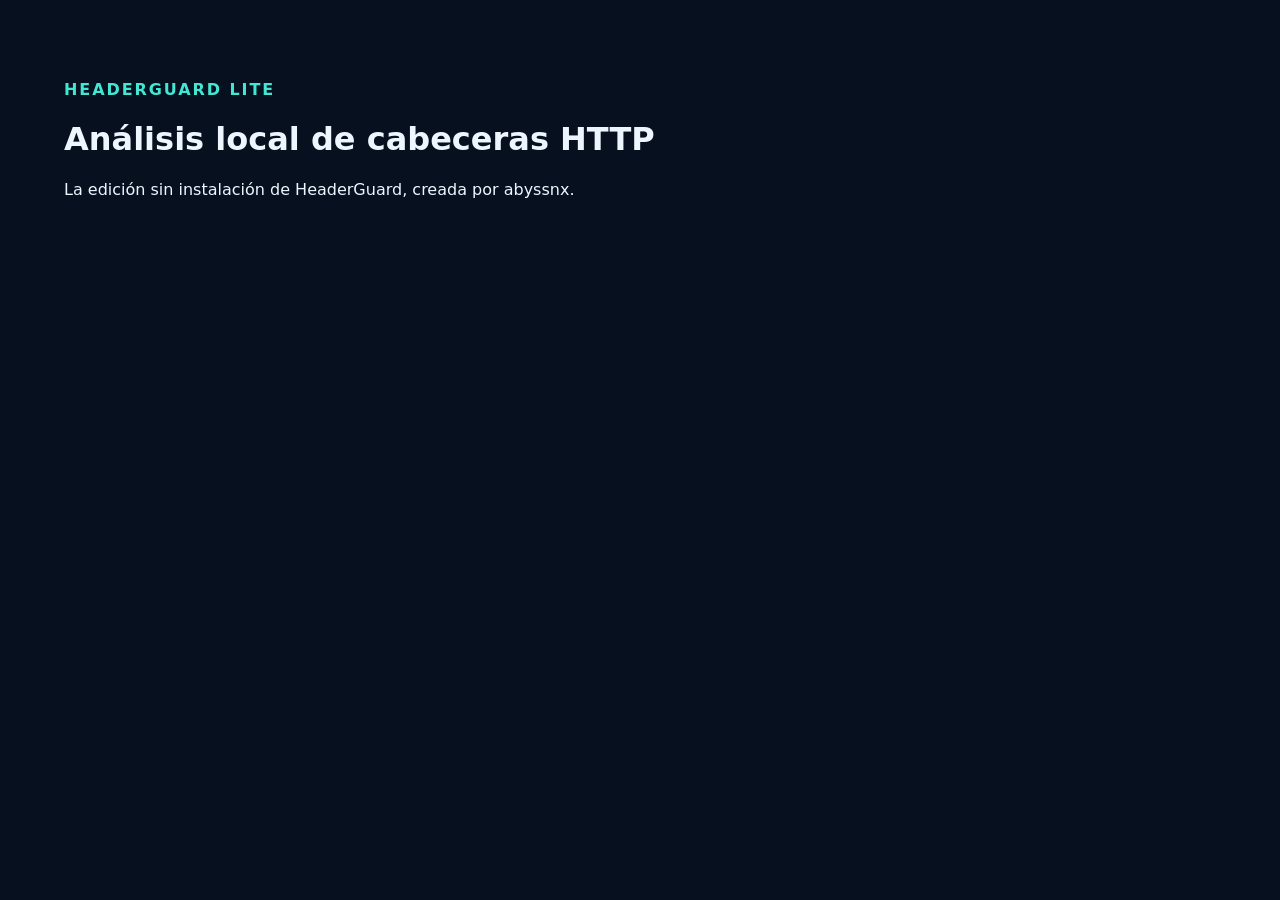
==== HeaderGuard-Lite.html @ 4dcdd1f9 "build: generate standalone HeaderGuard Lite" ====
<!doctype html>
<html lang="es" data-theme="dark">
<head>
  <meta charset="utf-8">
  <meta name="viewport" content="width=device-width, initial-scale=1">
  <meta http-equiv="Content-Security-Policy" content="default-src 'none'; script-src 'sha256-JGrYYe5sJXIMIzESNbKqLY2FafakytLZIyBo4uRr5VE='; style-src 'sha256-+zgRcenDG4NbeS1InucsdiR9UkwgRY1KtdvFmLHWPR8='; img-src data:; connect-src 'none'; base-uri 'none'; form-action 'none'">
  <meta name="color-scheme" content="dark light">
  <title>HeaderGuard Lite · abyssnx</title>
  <style>:root {
  color-scheme: dark;
  font-family: Inter, ui-sans-serif, system-ui, sans-serif;
  background: #07101f;
  color: #edf6ff;
}

body {
  margin: 0;
}

main {
  width: min(72rem, calc(100% - 2rem));
  margin: 0 auto;
  padding: 4rem 0;
}

.brand {
  color: #43e6d2;
  font-weight: 800;
  letter-spacing: .12em;
  text-transform: uppercase;
}
</style>
</head>
<body>
  <main>
    <p class="brand">HeaderGuard Lite</p>
    <h1>Análisis local de cabeceras HTTP</h1>
    <p>La edición sin instalación de HeaderGuard, creada por abyssnx.</p>
  </main>
  <script>(() => {
  "use strict";

  const RULES = [{"name":"strict-transport-security","purpose":"Obliga al navegador a usar HTTPS y reduce ataques de downgrade.","recommendation":"max-age=31536000; includeSubDomains (añade preload solo tras comprobar requisitos).","reference":"https://developer.mozilla.org/en-US/docs/Web/HTTP/Reference/Headers/Strict-Transport-Security","weight":20},{"name":"content-security-policy","purpose":"Limita los orígenes desde los que se puede cargar contenido y mitiga XSS.","recommendation":"Empieza con default-src 'self' y ajusta cada directiva a los recursos necesarios.","reference":"https://developer.mozilla.org/en-US/docs/Web/HTTP/Reference/Headers/Content-Security-Policy","weight":25},{"name":"x-content-type-options","purpose":"Evita que el navegador adivine tipos MIME.","recommendation":"nosniff","reference":"https://developer.mozilla.org/en-US/docs/Web/HTTP/Reference/Headers/X-Content-Type-Options","weight":10},{"name":"x-frame-options","purpose":"Reduce el riesgo de clickjacking en navegadores antiguos.","recommendation":"DENY o SAMEORIGIN; prioriza también frame-ancestors en CSP.","reference":"https://developer.mozilla.org/en-US/docs/Web/HTTP/Reference/Headers/X-Frame-Options","weight":10},{"name":"referrer-policy","purpose":"Controla cuánta información de navegación se envía a otros sitios.","recommendation":"strict-origin-when-cross-origin","reference":"https://developer.mozilla.org/en-US/docs/Web/HTTP/Reference/Headers/Referrer-Policy","weight":10},{"name":"permissions-policy","purpose":"Restringe APIs sensibles del navegador, como cámara o geolocalización.","recommendation":"Desactiva lo que no uses, por ejemplo: camera=(), microphone=(), geolocation=().","reference":"https://developer.mozilla.org/en-US/docs/Web/HTTP/Reference/Headers/Permissions-Policy","weight":10},{"name":"cross-origin-opener-policy","purpose":"Aísla el contexto de navegación frente a ventanas de otros orígenes.","recommendation":"same-origin (comprueba antes integraciones con ventanas externas).","reference":"https://developer.mozilla.org/en-US/docs/Web/HTTP/Reference/Headers/Cross-Origin-Opener-Policy","weight":5},{"name":"cross-origin-resource-policy","purpose":"Limita qué otros orígenes pueden cargar los recursos de la respuesta.","recommendation":"same-origin o same-site según el caso de uso.","reference":"https://developer.mozilla.org/en-US/docs/Web/HTTP/Reference/Headers/Cross-Origin-Resource-Policy","weight":5},{"name":"cross-origin-embedder-policy","purpose":"Exige recursos compatibles con aislamiento de origen cruzado.","recommendation":"require-corp solo si todos los recursos externos son compatibles.","reference":"https://developer.mozilla.org/en-US/docs/Web/HTTP/Reference/Headers/Cross-Origin-Embedder-Policy","weight":5}];

  globalThis.HeaderGuardLite = Object.freeze({ rules: RULES });
})();
</script>
</body>
</html>
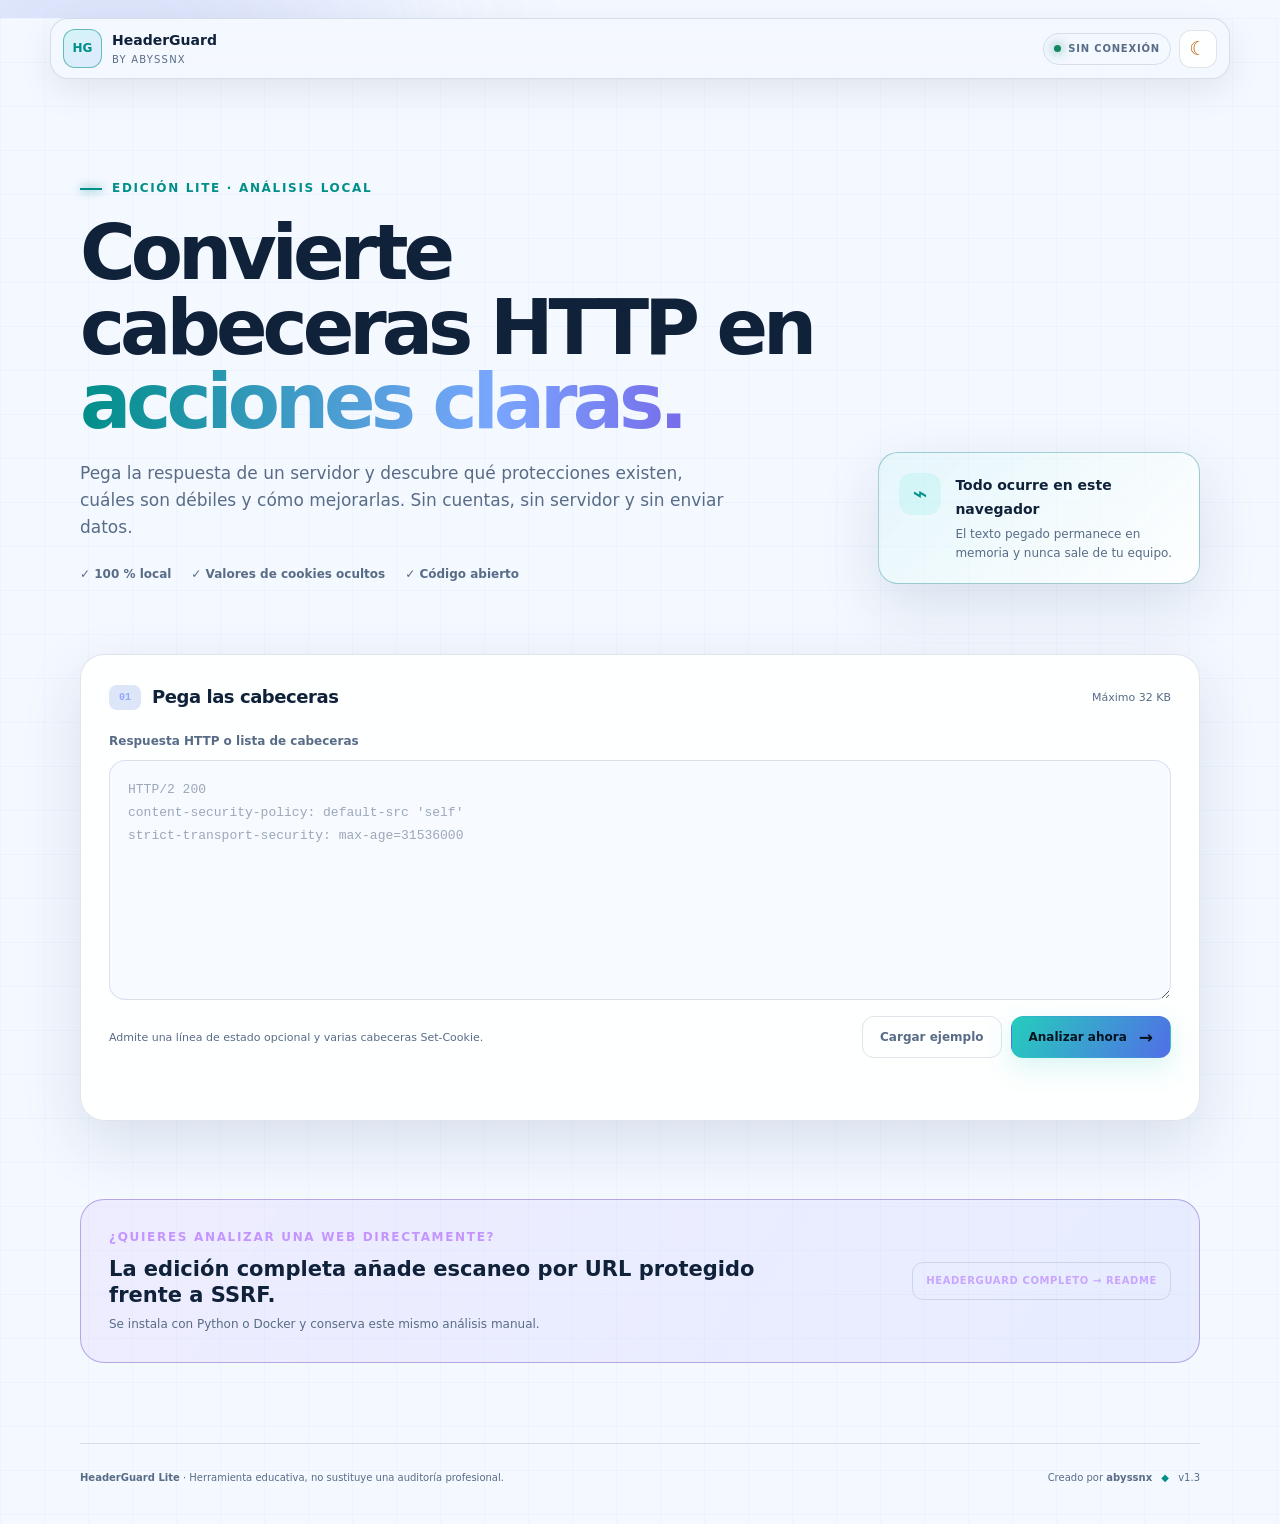
==== commit 5c67fe38: "feat: create responsive HeaderGuard Lite interface" ====
--- a/HeaderGuard-Lite.html
+++ b/HeaderGuard-Lite.html
@@ -3,46 +3,649 @@
 <head>
   <meta charset="utf-8">
   <meta name="viewport" content="width=device-width, initial-scale=1">
-  <meta http-equiv="Content-Security-Policy" content="default-src 'none'; script-src 'sha256-JGrYYe5sJXIMIzESNbKqLY2FafakytLZIyBo4uRr5VE='; style-src 'sha256-+zgRcenDG4NbeS1InucsdiR9UkwgRY1KtdvFmLHWPR8='; img-src data:; connect-src 'none'; base-uri 'none'; form-action 'none'">
+  <meta http-equiv="Content-Security-Policy" content="default-src 'none'; script-src 'sha256-uJm9RUC7LQF7hHmX70foahqxQIVZykuCECUyLXeb2vs='; style-src 'sha256-d/epuiL9SIcPVyDHCEA99ccSHGePX8Z2/Zpak9KOTqY='; img-src data:; connect-src 'none'; base-uri 'none'; form-action 'none'">
   <meta name="color-scheme" content="dark light">
-  <title>HeaderGuard Lite · abyssnx</title>
+  <meta name="description" content="Analiza cabeceras HTTP de seguridad localmente, sin instalar nada ni enviar datos.">
+  <title>HeaderGuard Lite · analizador local de cabeceras HTTP</title>
   <style>:root {
   color-scheme: dark;
-  font-family: Inter, ui-sans-serif, system-ui, sans-serif;
-  background: #07101f;
-  color: #edf6ff;
+  --bg: #07101f; --panel: rgba(13, 27, 48, .84); --panel-solid: #0e1c31;
+  --text: #f0f7ff; --muted: #91a4bf; --line: rgba(154, 181, 215, .16);
+  --cyan: #40e7d0; --blue: #5f83ff; --violet: #a86cff;
+  --green: #60e6ad; --amber: #ffc56b; --red: #ff718d;
+  --shadow: 0 26px 70px rgba(0, 0, 0, .28);
+  font-family: Inter, ui-sans-serif, system-ui, -apple-system, BlinkMacSystemFont, "Segoe UI", sans-serif;
+  background: var(--bg); color: var(--text);
 }
-
+:root[data-theme="light"] {
+  color-scheme: light;
+  --bg: #f4f8ff; --panel: rgba(255, 255, 255, .9); --panel-solid: #fff;
+  --text: #10213a; --muted: #586c87; --line: rgba(35, 65, 105, .14);
+  --cyan: #008f89; --blue: #315bd9; --violet: #7640d8;
+  --green: #128761; --amber: #b66400; --red: #c6375b;
+  --shadow: 0 22px 60px rgba(31, 66, 112, .13);
+}
+* { box-sizing: border-box; }
+html { scroll-behavior: smooth; }
 body {
-  margin: 0;
+  min-width: 300px; margin: 0; overflow-x: hidden;
+  background: linear-gradient(rgba(93,131,255,.04) 1px, transparent 1px), linear-gradient(90deg, rgba(93,131,255,.04) 1px, transparent 1px), var(--bg);
+  background-size: 44px 44px; color: var(--text); font-size: 15px; line-height: 1.6;
 }
-
-main {
-  width: min(72rem, calc(100% - 2rem));
-  margin: 0 auto;
-  padding: 4rem 0;
+button, textarea { font: inherit; }
+button { color: inherit; }
+a { color: inherit; }
+.hidden { display: none !important; }
+:focus-visible { outline: 3px solid color-mix(in srgb, var(--cyan) 80%, white); outline-offset: 3px; }
+.ambient { position: fixed; z-index: -1; width: 34rem; height: 34rem; border-radius: 50%; filter: blur(110px); opacity: .13; pointer-events: none; }
+.ambient-one { top: -12rem; left: -10rem; background: var(--blue); }
+.ambient-two { top: 24rem; right: -16rem; background: var(--cyan); }
+.topbar {
+  position: sticky; top: 0; z-index: 20; display: flex; align-items: center; justify-content: space-between;
+  width: min(1180px, calc(100% - 36px)); margin: 18px auto 0; padding: 10px 12px;
+  border: 1px solid var(--line); border-radius: 18px; background: color-mix(in srgb, var(--bg) 76%, transparent);
+  box-shadow: 0 12px 35px rgba(0,0,0,.08); backdrop-filter: blur(18px);
 }
-
-.brand {
-  color: #43e6d2;
-  font-weight: 800;
-  letter-spacing: .12em;
-  text-transform: uppercase;
+.logo { display: inline-flex; gap: 10px; align-items: center; text-decoration: none; }
+.logo-mark { display: grid; place-items: center; width: 39px; height: 39px; border: 1px solid color-mix(in srgb,var(--cyan) 55%,transparent); border-radius: 12px; background: linear-gradient(145deg,rgba(64,231,208,.18),rgba(95,131,255,.13)); color: var(--cyan); font-size: 12px; font-weight: 900; }
+.logo strong { display: block; font-size: 14px; }
+.logo small { display: block; color: var(--muted); font-size: 10px; letter-spacing: .12em; text-transform: uppercase; }
+.top-actions { display: flex; align-items: center; gap: 8px; }
+.local-pill, .local-result { display: inline-flex; align-items: center; gap: 7px; padding: 7px 10px; border: 1px solid var(--line); border-radius: 999px; color: var(--muted); font-size: 10px; font-weight: 800; text-transform: uppercase; letter-spacing: .08em; }
+.local-pill span { width: 7px; height: 7px; border-radius: 50%; background: var(--green); box-shadow: 0 0 12px var(--green); }
+.icon-button { width: 38px; height: 38px; border: 1px solid var(--line); border-radius: 12px; background: var(--panel); cursor: pointer; }
+.theme-icon { color: var(--amber); font-size: 19px; }
+main { width: min(1120px, calc(100% - 36px)); margin: 0 auto; }
+.hero { display: grid; grid-template-columns: minmax(0,1.4fr) minmax(270px,.6fr); gap: 48px; align-items: end; padding: 100px 0 58px; }
+.eyebrow, .upgrade-kicker { display: flex; align-items: center; gap: 10px; margin: 0 0 18px; color: var(--cyan); font-size: 12px; font-weight: 800; letter-spacing: .14em; text-transform: uppercase; }
+.eyebrow span { width: 22px; height: 2px; background: var(--cyan); box-shadow: 0 0 10px var(--cyan); }
+h1, h2, h3, p { margin-top: 0; }
+h1 { max-width: 760px; margin-bottom: 20px; font-size: clamp(42px,6.4vw,76px); line-height: .98; letter-spacing: -.065em; }
+h1 em { display: block; color: transparent; font-style: normal; background: linear-gradient(90deg,var(--cyan),#79a6ff 55%,var(--violet)); background-clip: text; }
+.hero-lead { max-width: 660px; margin-bottom: 24px; color: var(--muted); font-size: 17px; }
+.trust-row { display: flex; flex-wrap: wrap; gap: 10px 20px; color: var(--muted); font-size: 12px; font-weight: 650; }
+.privacy-card { display: flex; gap: 14px; padding: 20px; border: 1px solid color-mix(in srgb,var(--cyan) 24%,var(--line)); border-radius: 20px; background: linear-gradient(135deg,rgba(64,231,208,.08),var(--panel)); box-shadow: var(--shadow); }
+.privacy-icon { display: grid; place-items: center; flex: 0 0 42px; height: 42px; border-radius: 13px; background: rgba(64,231,208,.13); color: var(--cyan); font-size: 25px; }
+.privacy-card strong { font-size: 14px; }
+.privacy-card p { margin: 4px 0 0; color: var(--muted); font-size: 12px; }
+.workspace { padding: 12px 0 50px; }
+.panel { border: 1px solid var(--line); border-radius: 24px; background: var(--panel); box-shadow: var(--shadow); backdrop-filter: blur(16px); }
+.input-card { padding: 28px; }
+.panel-heading, .section-heading { display: flex; align-items: center; justify-content: space-between; gap: 16px; margin-bottom: 20px; }
+.panel-heading > div, .section-heading > div { display: flex; align-items: center; gap: 11px; }
+.panel-heading h2, .section-heading h2 { margin: 0; font-size: 18px; letter-spacing: -.025em; }
+.panel-heading > span, .limit { color: var(--muted); font-size: 11px; }
+.step { display: grid; place-items: center; width: 32px; height: 25px; border-radius: 8px; background: color-mix(in srgb,var(--blue) 16%,transparent); color: #8fa9ff; font: 800 10px/1 ui-monospace,monospace; }
+label { display: block; margin-bottom: 9px; color: var(--muted); font-size: 12px; font-weight: 700; }
+textarea { display: block; width: 100%; min-height: 240px; resize: vertical; padding: 18px; border: 1px solid var(--line); border-radius: 16px; background: color-mix(in srgb,var(--bg) 70%,transparent); color: var(--text); font: 13px/1.75 "Cascadia Code",Consolas,monospace; caret-color: var(--cyan); transition: border-color .2s,box-shadow .2s; }
+textarea:focus { border-color: color-mix(in srgb,var(--cyan) 60%,transparent); box-shadow: 0 0 0 4px rgba(64,231,208,.08); }
+textarea::placeholder { color: color-mix(in srgb,var(--muted) 58%,transparent); }
+.form-footer { display: flex; align-items: center; justify-content: space-between; gap: 20px; margin-top: 16px; }
+.form-footer p { margin: 0; color: var(--muted); font-size: 11px; }
+.form-actions { display: flex; gap: 9px; }
+.button { display: inline-flex; align-items: center; justify-content: center; gap: 12px; min-height: 42px; padding: 0 17px; border: 1px solid var(--line); border-radius: 12px; font-size: 12px; font-weight: 800; cursor: pointer; transition: transform .18s,border-color .18s,filter .18s; }
+.button:hover { transform: translateY(-1px); }
+.button.ghost { background: transparent; color: var(--muted); }
+.button.primary { border-color: transparent; background: linear-gradient(120deg,#25cdbd,#516fe6); color: #05131f; box-shadow: 0 10px 28px rgba(48,202,191,.18); }
+.button.primary b { font-size: 17px; }
+.status { min-height: 22px; margin-top: 12px; color: var(--red); font-size: 12px; }
+.status.success { color: var(--green); }
+.results { padding-top: 54px; }
+.section-heading { margin-bottom: 18px; }
+.overview-grid { display: grid; grid-template-columns: .95fr 1.25fr; gap: 16px; }
+.score-card { display: flex; align-items: center; gap: 24px; padding: 24px; }
+.score-ring { --score-angle: 0deg; position: relative; display: grid; place-items: center; width: 124px; height: 124px; flex: 0 0 124px; border-radius: 50%; background: conic-gradient(var(--cyan) var(--score-angle),var(--line) 0); }
+.score-ring::before { content: ""; position: absolute; inset: 9px; border-radius: 50%; background: var(--panel-solid); }
+.score-ring div { position: relative; text-align: center; }
+.score-ring strong { font-size: 34px; line-height: 1; letter-spacing: -.05em; }
+.score-ring span { color: var(--muted); font-size: 11px; }
+.overline { color: var(--muted); font-size: 10px; font-weight: 800; letter-spacing: .12em; text-transform: uppercase; }
+.score-copy h3 { margin: 5px 0 4px; font-size: 24px; }
+.score-copy h3 span { color: var(--cyan); }
+.score-copy p { margin: 0; color: var(--muted); font-size: 12px; }
+.stat-grid { display: grid; grid-template-columns: repeat(3,1fr); gap: 12px; }
+.stat { position: relative; overflow: hidden; padding: 22px; border: 1px solid var(--line); border-radius: 20px; background: var(--panel); }
+.stat::after { content: ""; position: absolute; right: -25px; bottom: -35px; width: 90px; height: 90px; border-radius: 50%; opacity: .09; background: currentColor; }
+.stat span, .stat small { display: block; color: var(--muted); font-size: 10px; font-weight: 700; text-transform: uppercase; letter-spacing: .09em; }
+.stat strong { display: block; margin: 10px 0 3px; font-size: 36px; line-height: 1; }
+.stat.secure { color: var(--green); } .stat.warning { color: var(--amber); } .stat.missing { color: var(--red); }
+.stat small { color: var(--muted); font-size: 9px; letter-spacing: 0; text-transform: none; }
+.priority-card, .detail-card { margin-top: 16px; padding: 24px; }
+.panel-heading.compact { margin-bottom: 16px; }
+.priority-list { display: grid; grid-template-columns: repeat(3,1fr); gap: 11px; }
+.priority-item { padding: 15px; border: 1px solid var(--line); border-radius: 15px; background: color-mix(in srgb,var(--bg) 50%,transparent); }
+.priority-item strong { display: block; margin-bottom: 5px; color: var(--amber); font: 750 12px/1.35 ui-monospace,monospace; overflow-wrap: anywhere; }
+.priority-item p { margin: 0; color: var(--muted); font-size: 11px; line-height: 1.5; }
+.priority-empty { grid-column: 1/-1; margin: 0; padding: 16px; color: var(--green); text-align: center; }
+.header-list, .cookie-list { display: grid; gap: 9px; }
+.header-item, .cookie-item { display: grid; grid-template-columns: 32px minmax(180px,.72fr) minmax(260px,1.28fr); gap: 14px; align-items: start; padding: 16px; border: 1px solid var(--line); border-radius: 15px; background: color-mix(in srgb,var(--bg) 45%,transparent); }
+.state-icon { display: grid; place-items: center; width: 27px; height: 27px; border-radius: 9px; font-weight: 900; }
+.header-item.secure .state-icon { background: rgba(96,230,173,.13); color: var(--green); }
+.header-item.warning .state-icon { background: rgba(255,197,107,.13); color: var(--amber); }
+.header-item.missing .state-icon { background: rgba(255,113,141,.12); color: var(--red); }
+.header-name { margin-bottom: 5px; font: 750 12px/1.4 ui-monospace,monospace; overflow-wrap: anywhere; }
+.header-value { max-height: 48px; overflow: auto; color: var(--muted); font: 10px/1.5 ui-monospace,monospace; overflow-wrap: anywhere; }
+.header-detail p { margin-bottom: 5px; color: var(--muted); font-size: 11px; }
+.header-detail small { color: var(--text); font-size: 10px; }
+.reference-links { display: flex; gap: 8px; margin-top: 8px; }
+.reference-link { color: var(--cyan); font-size: 10px; font-weight: 750; text-decoration: none; }
+.reference-link:hover { text-decoration: underline; }
+.cookie-item { grid-template-columns: 1fr auto; }
+.cookie-head { display: flex; align-items: center; gap: 10px; }
+.cookie-head strong { font: 750 12px ui-monospace,monospace; }
+.cookie-status { padding: 3px 7px; border-radius: 99px; font-size: 9px; font-weight: 800; text-transform: uppercase; }
+.cookie-status.secure { background: rgba(96,230,173,.12); color: var(--green); }
+.cookie-status.warning { background: rgba(255,197,107,.12); color: var(--amber); }
+.cookie-attributes { display: flex; flex-wrap: wrap; gap: 5px; justify-content: flex-end; }
+.cookie-attributes span { padding: 4px 7px; border: 1px solid var(--line); border-radius: 7px; color: var(--muted); font: 9px ui-monospace,monospace; }
+.cookie-attributes span.active { border-color: rgba(96,230,173,.25); color: var(--green); }
+.cookie-issues { grid-column: 1/-1; margin: 0; color: var(--amber); font-size: 10px; }
+.cookie-reference { justify-self: start; }
+.upgrade-card { display: flex; align-items: center; justify-content: space-between; gap: 24px; margin: 28px 0 80px; padding: 28px; border: 1px solid color-mix(in srgb,var(--violet) 30%,var(--line)); border-radius: 24px; background: linear-gradient(120deg,rgba(168,108,255,.08),rgba(95,131,255,.09)); }
+.upgrade-kicker { margin-bottom: 8px; color: #c495ff; }
+.upgrade-card h2 { max-width: 690px; margin-bottom: 7px; font-size: 21px; line-height: 1.25; }
+.upgrade-card p { margin: 0; color: var(--muted); font-size: 12px; }
+.upgrade-label { flex: 0 0 auto; padding: 10px 13px; border: 1px solid var(--line); border-radius: 11px; color: #caa5ff; font-size: 10px; font-weight: 800; letter-spacing: .06em; text-transform: uppercase; }
+footer { display: flex; justify-content: space-between; gap: 20px; width: min(1120px,calc(100% - 36px)); margin: 0 auto; padding: 26px 0 38px; border-top: 1px solid var(--line); color: var(--muted); font-size: 10px; }
+footer p { margin: 0; } footer span { margin: 0 6px; color: var(--cyan); }
+@media (max-width: 900px) { .hero { grid-template-columns: 1fr; gap: 26px; padding-top: 72px; } .privacy-card { max-width: 540px; } .overview-grid { grid-template-columns: 1fr; } }
+@media (max-width: 700px) {
+  .topbar, main, footer { width: min(100% - 24px,1120px); } .local-pill { display: none; }
+  .hero { padding: 58px 0 38px; } h1 { font-size: clamp(40px,14vw,58px); } .hero-lead { font-size: 15px; }
+  .input-card, .priority-card, .detail-card { padding: 18px; border-radius: 19px; }
+  .panel-heading > span, .section-heading > span { display: none; } textarea { min-height: 270px; }
+  .form-footer { align-items: stretch; flex-direction: column; } .form-actions { display: grid; grid-template-columns: 1fr 1fr; }
+  .score-ring { width: 106px; height: 106px; flex-basis: 106px; } .stat-grid { gap: 7px; } .stat { padding: 15px 10px; } .stat strong { font-size: 28px; }
+  .priority-list { grid-template-columns: 1fr; } .header-item { grid-template-columns: 30px 1fr; } .header-detail { grid-column: 2; }
+  .cookie-item { grid-template-columns: 1fr; } .cookie-attributes { justify-content: flex-start; }
+  .upgrade-card, footer { align-items: flex-start; flex-direction: column; } .upgrade-label { white-space: normal; }
 }
+@media (max-width: 420px) { .form-actions { grid-template-columns: 1fr; } .score-card { align-items: flex-start; flex-direction: column; } .stat span { letter-spacing: 0; text-transform: none; } .stat small { display: none; } }
+@media (prefers-reduced-motion: reduce) { *, *::before, *::after { scroll-behavior: auto !important; transition: none !important; animation: none !important; } }
+@media print { :root { color-scheme: light; --bg:#fff; --panel:#fff; --panel-solid:#fff; --text:#101828; --muted:#475467; --line:#d0d5dd; } .topbar,.hero,.input-card,.upgrade-card,footer { display:none; } body { background:#fff; } main { width:100%; } .results { padding:0; } .panel,.stat { box-shadow:none; break-inside:avoid; } }
 </style>
 </head>
 <body>
-  <main>
-    <p class="brand">HeaderGuard Lite</p>
-    <h1>Análisis local de cabeceras HTTP</h1>
-    <p>La edición sin instalación de HeaderGuard, creada por abyssnx.</p>
+  <div class="ambient ambient-one" aria-hidden="true"></div>
+  <div class="ambient ambient-two" aria-hidden="true"></div>
+  <header class="topbar">
+    <a class="logo" href="#main" aria-label="Ir al inicio de HeaderGuard Lite">
+      <span class="logo-mark" aria-hidden="true">HG</span>
+      <span><strong>HeaderGuard</strong><small>by abyssnx</small></span>
+    </a>
+    <div class="top-actions">
+      <span class="local-pill"><span aria-hidden="true"></span> Sin conexión</span>
+      <button id="theme-toggle" class="icon-button" type="button" aria-label="Cambiar tema"><span class="theme-icon" aria-hidden="true">☼</span></button>
+    </div>
+  </header>
+  <main id="main">
+    <section class="hero" aria-labelledby="hero-title">
+      <div class="hero-copy">
+        <p class="eyebrow"><span></span> Edición Lite · análisis local</p>
+        <h1 id="hero-title">Convierte cabeceras HTTP en <em>acciones claras.</em></h1>
+        <p class="hero-lead">Pega la respuesta de un servidor y descubre qué protecciones existen, cuáles son débiles y cómo mejorarlas. Sin cuentas, sin servidor y sin enviar datos.</p>
+        <div class="trust-row" aria-label="Características de privacidad"><span>✓ 100 % local</span><span>✓ Valores de cookies ocultos</span><span>✓ Código abierto</span></div>
+      </div>
+      <aside class="privacy-card">
+        <div class="privacy-icon" aria-hidden="true">⌁</div>
+        <div><strong>Todo ocurre en este navegador</strong><p>El texto pegado permanece en memoria y nunca sale de tu equipo.</p></div>
+      </aside>
+    </section>
+    <section class="workspace" aria-label="Analizador de cabeceras">
+      <div class="input-card panel">
+        <div class="panel-heading"><div><span class="step">01</span><h2>Pega las cabeceras</h2></div><span class="limit">Máximo 32 KB</span></div>
+        <form id="analyze-form" novalidate>
+          <label for="headers">Respuesta HTTP o lista de cabeceras</label>
+          <textarea id="headers" name="headers" spellcheck="false" required placeholder="HTTP/2 200&#10;content-security-policy: default-src 'self'&#10;strict-transport-security: max-age=31536000"></textarea>
+          <div class="form-footer">
+            <p>Admite una línea de estado opcional y varias cabeceras Set-Cookie.</p>
+            <div class="form-actions">
+              <button id="sample-button" class="button ghost" type="button">Cargar ejemplo</button>
+              <button id="analyze-button" class="button primary" type="submit"><span>Analizar ahora</span><b aria-hidden="true">→</b></button>
+            </div>
+          </div>
+        </form>
+        <div id="status" class="status" role="status" aria-live="polite"></div>
+      </div>
+      <section id="results" class="results hidden" aria-live="polite" aria-labelledby="results-title">
+        <div class="section-heading"><div><span class="step">02</span><h2 id="results-title">Informe de seguridad</h2></div><span class="local-result">Analizado localmente</span></div>
+        <div class="overview-grid">
+          <article class="score-card panel">
+            <div id="score-ring" class="score-ring"><div><strong id="score">0</strong><span>/100</span></div></div>
+            <div class="score-copy"><span class="overline">Resultado global</span><h3>Nota <span id="grade">—</span></h3><p id="summary">Todavía no hay resultados.</p></div>
+          </article>
+          <div class="stat-grid">
+            <article class="stat secure"><span>Correctas</span><strong id="secure-count">0</strong><small>Configuración sólida</small></article>
+            <article class="stat warning"><span>Mejorables</span><strong id="warning-count">0</strong><small>Necesitan revisión</small></article>
+            <article class="stat missing"><span>Ausentes</span><strong id="missing-count">0</strong><small>Protecciones que faltan</small></article>
+          </div>
+        </div>
+        <section class="priority-card panel" aria-labelledby="priority-title">
+          <div class="panel-heading compact"><div><span class="step">03</span><h2 id="priority-title">Prioridades</h2></div><span>Empieza por estas mejoras</span></div>
+          <div id="priority-list" class="priority-list"></div>
+        </section>
+        <section class="detail-card panel" aria-labelledby="headers-title">
+          <div class="panel-heading compact"><div><span class="step">04</span><h2 id="headers-title">Cabeceras evaluadas</h2></div><span>Nueve controles esenciales</span></div>
+          <div id="header-list" class="header-list"></div>
+        </section>
+        <section id="cookie-results" class="detail-card panel hidden" aria-labelledby="cookies-title">
+          <div class="panel-heading compact"><div><span class="step">05</span><h2 id="cookies-title">Cookies detectadas</h2></div><span id="cookie-summary">Valores eliminados por privacidad</span></div>
+          <div id="cookie-list" class="cookie-list"></div>
+        </section>
+      </section>
+    </section>
+    <aside id="complete-edition" class="upgrade-card">
+      <div><span class="upgrade-kicker">¿Quieres analizar una web directamente?</span><h2>La edición completa añade escaneo por URL protegido frente a SSRF.</h2><p>Se instala con Python o Docker y conserva este mismo análisis manual.</p></div>
+      <span class="upgrade-label">HeaderGuard Completo → README</span>
+    </aside>
   </main>
+  <footer>
+    <p><strong>HeaderGuard Lite</strong> · Herramienta educativa, no sustituye una auditoría profesional.</p>
+    <p>Creado por <strong>abyssnx</strong> <span aria-hidden="true">◆</span> v1.3</p>
+  </footer>
   <script>(() => {
   "use strict";
 
   const RULES = [{"name":"strict-transport-security","purpose":"Obliga al navegador a usar HTTPS y reduce ataques de downgrade.","recommendation":"max-age=31536000; includeSubDomains (añade preload solo tras comprobar requisitos).","reference":"https://developer.mozilla.org/en-US/docs/Web/HTTP/Reference/Headers/Strict-Transport-Security","weight":20},{"name":"content-security-policy","purpose":"Limita los orígenes desde los que se puede cargar contenido y mitiga XSS.","recommendation":"Empieza con default-src 'self' y ajusta cada directiva a los recursos necesarios.","reference":"https://developer.mozilla.org/en-US/docs/Web/HTTP/Reference/Headers/Content-Security-Policy","weight":25},{"name":"x-content-type-options","purpose":"Evita que el navegador adivine tipos MIME.","recommendation":"nosniff","reference":"https://developer.mozilla.org/en-US/docs/Web/HTTP/Reference/Headers/X-Content-Type-Options","weight":10},{"name":"x-frame-options","purpose":"Reduce el riesgo de clickjacking en navegadores antiguos.","recommendation":"DENY o SAMEORIGIN; prioriza también frame-ancestors en CSP.","reference":"https://developer.mozilla.org/en-US/docs/Web/HTTP/Reference/Headers/X-Frame-Options","weight":10},{"name":"referrer-policy","purpose":"Controla cuánta información de navegación se envía a otros sitios.","recommendation":"strict-origin-when-cross-origin","reference":"https://developer.mozilla.org/en-US/docs/Web/HTTP/Reference/Headers/Referrer-Policy","weight":10},{"name":"permissions-policy","purpose":"Restringe APIs sensibles del navegador, como cámara o geolocalización.","recommendation":"Desactiva lo que no uses, por ejemplo: camera=(), microphone=(), geolocation=().","reference":"https://developer.mozilla.org/en-US/docs/Web/HTTP/Reference/Headers/Permissions-Policy","weight":10},{"name":"cross-origin-opener-policy","purpose":"Aísla el contexto de navegación frente a ventanas de otros orígenes.","recommendation":"same-origin (comprueba antes integraciones con ventanas externas).","reference":"https://developer.mozilla.org/en-US/docs/Web/HTTP/Reference/Headers/Cross-Origin-Opener-Policy","weight":5},{"name":"cross-origin-resource-policy","purpose":"Limita qué otros orígenes pueden cargar los recursos de la respuesta.","recommendation":"same-origin o same-site según el caso de uso.","reference":"https://developer.mozilla.org/en-US/docs/Web/HTTP/Reference/Headers/Cross-Origin-Resource-Policy","weight":5},{"name":"cross-origin-embedder-policy","purpose":"Exige recursos compatibles con aislamiento de origen cruzado.","recommendation":"require-corp solo si todos los recursos externos son compatibles.","reference":"https://developer.mozilla.org/en-US/docs/Web/HTTP/Reference/Headers/Cross-Origin-Embedder-Policy","weight":5}];
-
-  globalThis.HeaderGuardLite = Object.freeze({ rules: RULES });
+  const COOKIE_REFERENCE = "https://developer.mozilla.org/en-US/docs/Web/HTTP/Reference/Headers/Set-Cookie";
+  const OWASP_REFERENCE = "https://owasp.org/www-project-secure-headers/";
+  const THEME_KEY = "headerguard.lite.theme.v1";
+  const SAFE_REFERRER_POLICIES = new Set([
+    "no-referrer",
+    "same-origin",
+    "strict-origin",
+    "strict-origin-when-cross-origin",
+  ]);
+
+  function quality(name, value) {
+    const lowered = value.toLowerCase();
+    if (name === "strict-transport-security") {
+      const match = lowered.match(/(?:^|;)\s*max-age\s*=\s*(\d+)/);
+      if (!match) return { status: "warning", issue: "Incluye una directiva max-age válida." };
+      if (Number(match[1]) < 31536000) {
+        return { status: "warning", issue: "El max-age es inferior al año recomendado." };
+      }
+    } else if (name === "content-security-policy") {
+      const risky = ["'unsafe-inline'", "'unsafe-eval'"].filter((token) => lowered.includes(token));
+      if (/(?:^|[;\s])\*(?:[;\s]|$)/.test(lowered)) risky.push("*");
+      if (risky.length) {
+        return { status: "warning", issue: `Revisa fuentes permisivas: ${risky.join(", ")}.` };
+      }
+      if (!lowered.includes("default-src") && !lowered.includes("script-src")) {
+        return { status: "warning", issue: "Define al menos default-src o script-src." };
+      }
+    } else if (name === "x-content-type-options" && lowered !== "nosniff") {
+      return { status: "warning", issue: "El único valor recomendado es nosniff." };
+    } else if (name === "x-frame-options" && !["deny", "sameorigin"].includes(lowered)) {
+      return { status: "warning", issue: "Usa DENY o SAMEORIGIN." };
+    } else if (name === "referrer-policy") {
+      const policies = lowered.split(",").map((item) => item.trim());
+      if (!policies.some((item) => SAFE_REFERRER_POLICIES.has(item))) {
+        return {
+          status: "warning",
+          issue: "Usa una política restrictiva como strict-origin-when-cross-origin.",
+        };
+      }
+    } else if (name === "permissions-policy" && lowered.includes("*")) {
+      return {
+        status: "warning",
+        issue: "Evita permitir capacidades sensibles a todos los orígenes (*).",
+      };
+    } else if (
+      name === "cross-origin-opener-policy"
+      && !["same-origin", "same-origin-allow-popups"].includes(lowered)
+    ) {
+      return { status: "warning", issue: "Valora same-origin para un aislamiento fuerte." };
+    } else if (
+      name === "cross-origin-resource-policy"
+      && !["same-origin", "same-site"].includes(lowered)
+    ) {
+      return {
+        status: "warning",
+        issue: "Usa same-origin o same-site cuando sea compatible.",
+      };
+    } else if (
+      name === "cross-origin-embedder-policy"
+      && !["require-corp", "credentialless"].includes(lowered)
+    ) {
+      return {
+        status: "warning",
+        issue: "Usa require-corp o credentialless cuando sea compatible.",
+      };
+    }
+    return { status: "secure", issue: null };
+  }
+
+  function normalizeHeaders(headers) {
+    const normalized = Object.create(null);
+    for (const [rawName, rawValue] of Object.entries(headers)) {
+      const name = rawName.trim().toLowerCase();
+      const value = rawValue.trim();
+      if (name && !/[\x00-\x08\x0b\x0c\x0e-\x1f]/.test(name + value)) {
+        normalized[name] = value;
+      }
+    }
+    return normalized;
+  }
+
+  function analyzeCookies(headers) {
+    const rawCookies = [];
+    for (const [rawName, rawValue] of Object.entries(headers)) {
+      if (rawName.trim().toLowerCase() === "set-cookie") {
+        rawCookies.push(...rawValue.split("\n").map((line) => line.trim()).filter(Boolean));
+      }
+    }
+
+    const cookies = [];
+    for (const rawCookie of rawCookies) {
+      const parts = rawCookie.split(";").map((part) => part.trim()).filter(Boolean);
+      if (!parts.length || !parts[0].includes("=")) continue;
+      const name = parts[0].split("=", 1)[0].trim().slice(0, 128) || "(sin nombre)";
+      const attributes = Object.create(null);
+      for (const part of parts.slice(1)) {
+        const separator = part.indexOf("=");
+        const key = (separator === -1 ? part : part.slice(0, separator)).trim().toLowerCase();
+        attributes[key] = separator === -1 ? null : part.slice(separator + 1).trim().toLowerCase();
+      }
+      const secure = Object.hasOwn(attributes, "secure");
+      const httpOnly = Object.hasOwn(attributes, "httponly");
+      const sameSite = attributes.samesite ?? null;
+      const issues = [];
+      if (!secure) issues.push("Falta Secure");
+      if (!httpOnly) issues.push("Falta HttpOnly; confirma si JavaScript necesita acceder a ella");
+      if (!["lax", "strict", "none"].includes(sameSite)) {
+        issues.push("Falta un atributo SameSite explícito");
+      }
+      if (sameSite === "none" && !secure) issues.push("SameSite=None requiere Secure");
+      const lowerName = name.toLowerCase();
+      if (lowerName.startsWith("__secure-") && !secure) {
+        issues.push("El prefijo __Secure- requiere Secure");
+      }
+      if (
+        lowerName.startsWith("__host-")
+        && (!secure || attributes.path !== "/" || Object.hasOwn(attributes, "domain"))
+      ) {
+        issues.push("El prefijo __Host- requiere Secure, Path=/ y ningún Domain");
+      }
+      cookies.push({
+        name,
+        status: issues.length ? "warning" : "secure",
+        secure,
+        http_only: httpOnly,
+        same_site: sameSite,
+        issues,
+      });
+    }
+    return {
+      count: cookies.length,
+      secure: cookies.filter((cookie) => cookie.status === "secure").length,
+      warnings: cookies.filter((cookie) => cookie.status === "warning").length,
+      reference: COOKIE_REFERENCE,
+      cookies,
+    };
+  }
+
+  function analyzeHeaders(headers) {
+    const normalized = normalizeHeaders(headers);
+    const results = [];
+    let score = 0;
+    for (const rule of RULES) {
+      const value = normalized[rule.name];
+      const present = Boolean(value);
+      const signal = present ? quality(rule.name, value) : { status: "missing", issue: null };
+      const earned = signal.status === "secure"
+        ? rule.weight
+        : present
+          ? Math.max(0, rule.weight - 5)
+          : 0;
+      score += earned;
+      results.push({
+        name: rule.name,
+        present,
+        value: value ?? null,
+        purpose: rule.purpose,
+        recommendation: rule.recommendation,
+        weight: rule.weight,
+        earned,
+        status: signal.status,
+        issue: signal.issue,
+        reference: rule.reference,
+      });
+    }
+    const grade = score >= 90 ? "A" : score >= 75 ? "B" : score >= 55 ? "C" : score >= 35 ? "D" : "F";
+    const priorities = results
+      .filter((item) => item.status !== "secure")
+      .slice(0, 3)
+      .map((item) => ({
+        name: item.name,
+        status: item.status,
+        message: item.issue || item.recommendation,
+      }));
+    return {
+      score,
+      grade,
+      present: results.filter((item) => item.present).length,
+      secure: results.filter((item) => item.status === "secure").length,
+      warnings: results.filter((item) => item.status === "warning").length,
+      missing: results.filter((item) => item.status === "missing").length,
+      total: results.length,
+      priorities,
+      results,
+      cookies: analyzeCookies(headers),
+    };
+  }
+
+  function parseRawHeaders(raw) {
+    if (new TextEncoder().encode(raw).length > 32768) {
+      throw new Error("El bloque de cabeceras supera el límite de 32 KB.");
+    }
+    const headers = Object.create(null);
+    const lines = raw.replaceAll("\r\n", "\n").split("\n");
+    if (lines.length && lines[0].toUpperCase().startsWith("HTTP/")) lines.shift();
+    for (const line of lines) {
+      if (!line.trim()) continue;
+      if (/^\s/.test(line)) {
+        throw new Error("No se admiten cabeceras continuadas en varias líneas.");
+      }
+      const separator = line.indexOf(":");
+      if (separator === -1) {
+        throw new Error(`Línea de cabecera no válida: ${line.slice(0, 80)}`);
+      }
+      const name = line.slice(0, separator).trim();
+      const value = line.slice(separator + 1).trim();
+      if (!name || /\s/.test(name)) throw new Error("Nombre de cabecera no válido.");
+      if (name.toLowerCase() === "set-cookie") {
+        const existing = Object.keys(headers).find((key) => key.toLowerCase() === "set-cookie");
+        if (existing) headers[existing] = `${headers[existing]}\n${value}`;
+        else headers[name] = value;
+      } else {
+        headers[name] = value;
+      }
+    }
+    if (!Object.keys(headers).length) {
+      throw new Error("Pega al menos una cabecera con el formato Nombre: valor.");
+    }
+    return headers;
+  }
+
+  function safeStorage(action, fallback = null) {
+    try {
+      return action();
+    } catch {
+      return fallback;
+    }
+  }
+
+  function makeElement(tag, className, text) {
+    const element = document.createElement(tag);
+    if (className) element.className = className;
+    if (text !== undefined) element.textContent = text;
+    return element;
+  }
+
+  function makeReference(label, href) {
+    const link = makeElement("a", "reference-link", `${label} ↗`);
+    link.href = href;
+    link.target = "_blank";
+    link.rel = "noopener noreferrer";
+    return link;
+  }
+
+  function renderCookies(cookieAnalysis) {
+    const panel = document.querySelector("#cookie-results");
+    const list = document.querySelector("#cookie-list");
+    list.replaceChildren();
+    if (!cookieAnalysis.count) {
+      panel.classList.add("hidden");
+      return;
+    }
+    panel.classList.remove("hidden");
+    document.querySelector("#cookie-summary").textContent = `${cookieAnalysis.secure} seguras · ${cookieAnalysis.warnings} a revisar · valores ocultos`;
+    for (const cookie of cookieAnalysis.cookies) {
+      const row = makeElement("article", `cookie-item ${cookie.status}`);
+      const head = makeElement("div", "cookie-head");
+      head.append(
+        makeElement("strong", "", cookie.name),
+        makeElement(
+          "span",
+          `cookie-status ${cookie.status}`,
+          cookie.status === "secure" ? "Correcta" : "Revisar",
+        ),
+      );
+      const attributes = makeElement("div", "cookie-attributes");
+      attributes.append(
+        makeElement("span", cookie.secure ? "active" : "", "Secure"),
+        makeElement("span", cookie.http_only ? "active" : "", "HttpOnly"),
+        makeElement("span", cookie.same_site ? "active" : "", `SameSite=${cookie.same_site || "—"}`),
+      );
+      row.append(head, attributes);
+      if (cookie.issues.length) row.append(makeElement("p", "cookie-issues", cookie.issues.join(" · ")));
+      list.append(row);
+    }
+    const guide = makeReference("Guía oficial de cookies", cookieAnalysis.reference);
+    guide.classList.add("cookie-reference");
+    list.append(guide);
+  }
+
+  function renderResults(report) {
+    const analysis = report.analysis;
+    document.querySelector("#score").textContent = analysis.score;
+    document.querySelector("#grade").textContent = analysis.grade;
+    document.querySelector("#summary").textContent = `${analysis.present} de ${analysis.total} presentes`;
+    document.querySelector("#secure-count").textContent = analysis.secure;
+    document.querySelector("#warning-count").textContent = analysis.warnings;
+    document.querySelector("#missing-count").textContent = analysis.missing;
+    document.querySelector("#score-ring").style.setProperty("--score-angle", `${analysis.score * 3.6}deg`);
+
+    const priorities = document.querySelector("#priority-list");
+    priorities.replaceChildren();
+    if (!analysis.priorities.length) {
+      priorities.append(makeElement("p", "priority-empty", "✓ No hay acciones urgentes en estas nueve comprobaciones."));
+    } else {
+      for (const priority of analysis.priorities) {
+        const card = makeElement("article", "priority-item");
+        card.append(
+          makeElement("strong", "", priority.name),
+          makeElement("p", "", priority.message),
+        );
+        priorities.append(card);
+      }
+    }
+
+    const icons = { secure: "✓", warning: "!", missing: "×" };
+    const headers = document.querySelector("#header-list");
+    headers.replaceChildren();
+    for (const item of analysis.results) {
+      const row = makeElement("article", `header-item ${item.status}`);
+      row.append(makeElement("span", "state-icon", icons[item.status]));
+      const identity = makeElement("div", "header-identity");
+      identity.append(
+        makeElement("div", "header-name", item.name),
+        makeElement("div", "header-value", item.present ? item.value : "No detectada"),
+      );
+      const detail = makeElement("div", "header-detail");
+      detail.append(makeElement("p", "", item.purpose));
+      const guidance = item.status === "secure"
+        ? `Configuración sólida · ${item.earned}/${item.weight} puntos.`
+        : item.status === "warning"
+          ? `${item.issue} · ${item.earned}/${item.weight} puntos.`
+          : `Recomendación: ${item.recommendation}`;
+      detail.append(makeElement("small", "", guidance));
+      const references = makeElement("div", "reference-links");
+      references.append(
+        makeReference("MDN", item.reference),
+        makeReference("OWASP", OWASP_REFERENCE),
+      );
+      detail.append(references);
+      row.append(identity, detail);
+      headers.append(row);
+    }
+    renderCookies(analysis.cookies);
+    const results = document.querySelector("#results");
+    results.classList.remove("hidden");
+    results.scrollIntoView({ behavior: "smooth", block: "start" });
+  }
+
+  function applyTheme(theme) {
+    const selected = theme === "light" ? "light" : "dark";
+    document.documentElement.dataset.theme = selected;
+    document.querySelector(".theme-icon").textContent = selected === "dark" ? "☼" : "☾";
+    document.querySelector("#theme-toggle").setAttribute(
+      "aria-label",
+      selected === "dark" ? "Activar tema claro" : "Activar tema oscuro",
+    );
+    safeStorage(() => localStorage.setItem(THEME_KEY, selected));
+  }
+
+  function initializeInterface() {
+    const storedTheme = safeStorage(() => localStorage.getItem(THEME_KEY));
+    const preferredTheme = globalThis.matchMedia?.("(prefers-color-scheme: light)").matches ? "light" : "dark";
+    applyTheme(storedTheme || preferredTheme);
+
+    document.querySelector("#theme-toggle").addEventListener("click", () => {
+      applyTheme(document.documentElement.dataset.theme === "dark" ? "light" : "dark");
+    });
+    document.querySelector("#sample-button").addEventListener("click", () => {
+      document.querySelector("#headers").value = [
+        "HTTP/2 200",
+        "content-security-policy: default-src 'self'; object-src 'none'",
+        "strict-transport-security: max-age=31536000; includeSubDomains",
+        "x-content-type-options: nosniff",
+        "x-frame-options: DENY",
+        "referrer-policy: strict-origin-when-cross-origin",
+        "set-cookie: __Host-session=demo-value; Secure; HttpOnly; SameSite=Lax; Path=/",
+      ].join("\n");
+      const status = document.querySelector("#status");
+      status.className = "status success";
+      status.textContent = "Ejemplo cargado. Pulsa Analizar ahora.";
+    });
+    document.querySelector("#analyze-form").addEventListener("submit", (event) => {
+      event.preventDefault();
+      const status = document.querySelector("#status");
+      try {
+        const headers = parseRawHeaders(document.querySelector("#headers").value);
+        renderResults({ source: "pasted", analysis: analyzeHeaders(headers) });
+        status.className = "status success";
+        status.textContent = "Análisis completado en este dispositivo.";
+      } catch (error) {
+        status.className = "status";
+        status.textContent = error.message;
+      }
+    });
+  }
+
+  if (typeof document !== "undefined") initializeInterface();
+
+  globalThis.HeaderGuardLite = Object.freeze({
+    rules: RULES,
+    parseRawHeaders,
+    quality,
+    analyzeCookies,
+    analyzeHeaders,
+    renderResults,
+    renderCookies,
+    applyTheme,
+  });
 })();
 </script>
 </body>
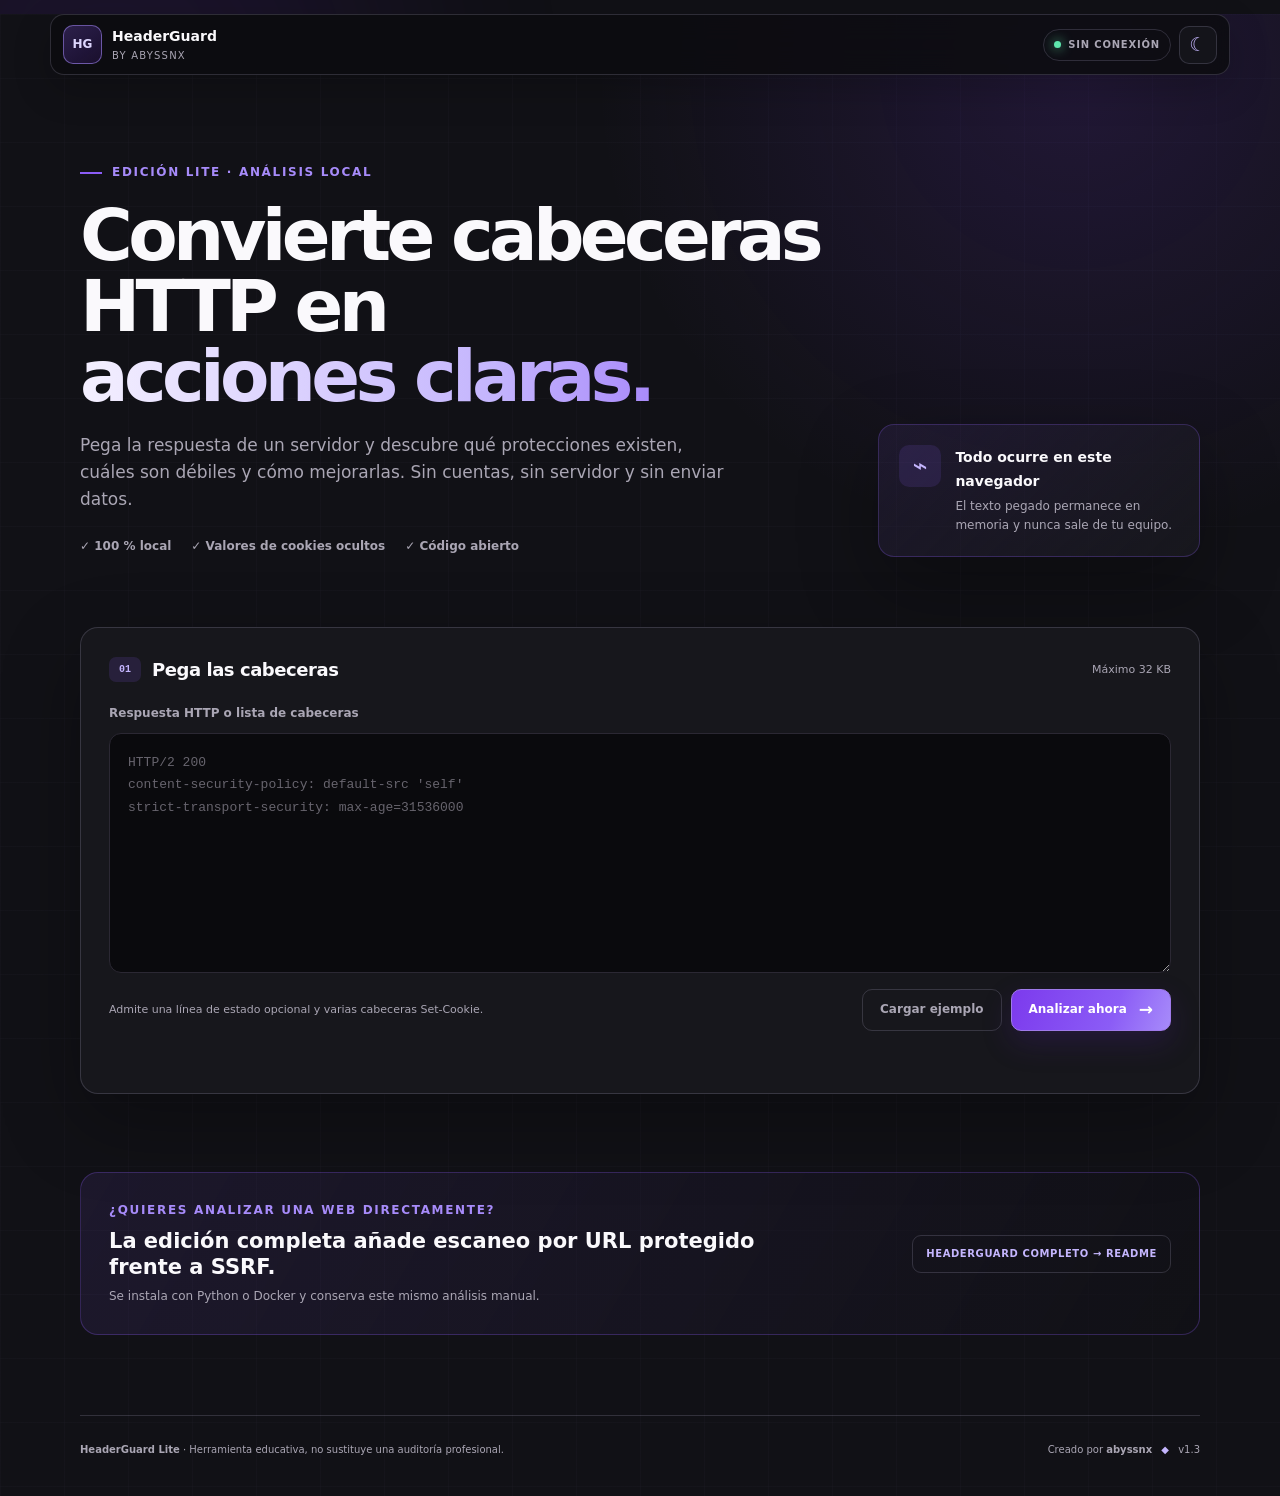
==== commit 4a97f09f: "feat: rediseña HeaderGuard en negro y morado" ====
--- a/HeaderGuard-Lite.html
+++ b/HeaderGuard-Lite.html
@@ -3,7 +3,7 @@
 <head>
   <meta charset="utf-8">
   <meta name="viewport" content="width=device-width, initial-scale=1">
-  <meta http-equiv="Content-Security-Policy" content="default-src 'none'; script-src 'sha256-uJm9RUC7LQF7hHmX70foahqxQIVZykuCECUyLXeb2vs='; style-src 'sha256-d/epuiL9SIcPVyDHCEA99ccSHGePX8Z2/Zpak9KOTqY='; img-src data:; connect-src 'none'; base-uri 'none'; form-action 'none'">
+  <meta http-equiv="Content-Security-Policy" content="default-src 'none'; script-src 'sha256-EuX43ozCxP/wk2cTXm3SJXbnCzcIZEybBdowz7+gw4I='; style-src 'sha256-+rxeZpYjGY+8pjeAoqjRzig0bc0ai0hIvqe0r7wJhdc='; img-src data:; connect-src 'none'; base-uri 'none'; form-action 'none'">
   <meta name="color-scheme" content="dark light">
   <meta name="description" content="Analiza cabeceras HTTP de seguridad localmente, sin instalar nada ni enviar datos.">
   <title>HeaderGuard Lite · analizador local de cabeceras HTTP</title>
@@ -141,6 +141,31 @@
 .cookie-attributes span.active { border-color: rgba(96,230,173,.25); color: var(--green); }
 .cookie-issues { grid-column: 1/-1; margin: 0; color: var(--amber); font-size: 10px; }
 .cookie-reference { justify-self: start; }
+.tools-grid { display: grid; grid-template-columns: 1.08fr .92fr; gap: 16px; margin-top: 16px; }
+.tool-card, .history-card { padding: 24px; }
+.tool-heading { display: flex; align-items: center; justify-content: space-between; gap: 12px; margin-bottom: 15px; }
+.tool-heading > div { display: flex; align-items: center; gap: 11px; }
+.tool-heading h2 { margin: 0; font-size: 18px; }
+select { padding: 8px 30px 8px 10px; border: 1px solid var(--line); border-radius: 10px; background: var(--panel-solid); color: var(--text); font: 700 11px ui-monospace,monospace; }
+pre { min-height: 240px; max-height: 340px; margin: 0 0 12px; padding: 15px; overflow: auto; border: 1px solid var(--line); border-radius: 14px; background: color-mix(in srgb,var(--bg) 72%,transparent); color: #8cebdc; font: 10px/1.6 "Cascadia Code",Consolas,monospace; white-space: pre-wrap; overflow-wrap: anywhere; }
+:root[data-theme="light"] pre { color: #076e69; }
+.button.full { width: 100%; }
+.tool-copy { color: var(--muted); font-size: 12px; }
+.export-grid { display: grid; grid-template-columns: 1fr 1fr; gap: 9px; margin-bottom: 12px; }
+.export-button { padding: 14px; border: 1px solid var(--line); border-radius: 13px; background: color-mix(in srgb,var(--bg) 48%,transparent); text-align: left; cursor: pointer; }
+.export-button:hover { border-color: color-mix(in srgb,var(--cyan) 42%,var(--line)); }
+.export-button strong, .export-button span { display: block; }
+.export-button strong { margin-bottom: 3px; color: var(--cyan); font-size: 12px; }
+.export-button span { color: var(--muted); font-size: 9px; }
+.history-card { margin-top: 16px; }
+.history-list { display: grid; grid-template-columns: repeat(3,1fr); gap: 9px; }
+.history-item { display: flex; align-items: center; justify-content: space-between; gap: 10px; padding: 13px; border: 1px solid var(--line); border-radius: 13px; background: color-mix(in srgb,var(--bg) 45%,transparent); }
+.history-item strong { display: block; font-size: 11px; }
+.history-item span { color: var(--muted); font-size: 9px; }
+.history-score { color: var(--cyan); font-size: 18px; font-weight: 900; }
+.empty-history { grid-column: 1/-1; margin: 0; color: var(--muted); font-size: 11px; text-align: center; }
+.toast { position: fixed; right: 18px; bottom: 18px; z-index: 40; max-width: min(330px,calc(100% - 36px)); padding: 11px 14px; border: 1px solid rgba(64,231,208,.25); border-radius: 11px; background: var(--panel-solid); box-shadow: var(--shadow); color: var(--text); font-size: 11px; opacity: 0; transform: translateY(12px); pointer-events: none; transition: opacity .2s,transform .2s; }
+.toast.visible { opacity: 1; transform: translateY(0); }
 .upgrade-card { display: flex; align-items: center; justify-content: space-between; gap: 24px; margin: 28px 0 80px; padding: 28px; border: 1px solid color-mix(in srgb,var(--violet) 30%,var(--line)); border-radius: 24px; background: linear-gradient(120deg,rgba(168,108,255,.08),rgba(95,131,255,.09)); }
 .upgrade-kicker { margin-bottom: 8px; color: #c495ff; }
 .upgrade-card h2 { max-width: 690px; margin-bottom: 7px; font-size: 21px; line-height: 1.25; }
@@ -158,11 +183,129 @@
   .score-ring { width: 106px; height: 106px; flex-basis: 106px; } .stat-grid { gap: 7px; } .stat { padding: 15px 10px; } .stat strong { font-size: 28px; }
   .priority-list { grid-template-columns: 1fr; } .header-item { grid-template-columns: 30px 1fr; } .header-detail { grid-column: 2; }
   .cookie-item { grid-template-columns: 1fr; } .cookie-attributes { justify-content: flex-start; }
+  .tools-grid { grid-template-columns: 1fr; } .history-list { grid-template-columns: 1fr 1fr; }
   .upgrade-card, footer { align-items: flex-start; flex-direction: column; } .upgrade-label { white-space: normal; }
 }
-@media (max-width: 420px) { .form-actions { grid-template-columns: 1fr; } .score-card { align-items: flex-start; flex-direction: column; } .stat span { letter-spacing: 0; text-transform: none; } .stat small { display: none; } }
+@media (max-width: 420px) { .form-actions,.export-grid,.history-list { grid-template-columns: 1fr; } .score-card { align-items: flex-start; flex-direction: column; } .stat span { letter-spacing: 0; text-transform: none; } .stat small { display: none; } }
 @media (prefers-reduced-motion: reduce) { *, *::before, *::after { scroll-behavior: auto !important; transition: none !important; animation: none !important; } }
 @media print { :root { color-scheme: light; --bg:#fff; --panel:#fff; --panel-solid:#fff; --text:#101828; --muted:#475467; --line:#d0d5dd; } .topbar,.hero,.input-card,.upgrade-card,footer { display:none; } body { background:#fff; } main { width:100%; } .results { padding:0; } .panel,.stat { box-shadow:none; break-inside:avoid; } }
+
+/* Black Purple — professional security identity */
+@media screen {
+  :root {
+    color-scheme: dark;
+    --security-black: #050507;
+    --security-purple: #8b5cf6;
+    --bg: #08080b;
+    --panel: rgba(17, 17, 22, 0.9);
+    --panel-solid: #111116;
+    --text: #f7f5fb;
+    --muted: #9c98a8;
+    --line: rgba(196, 181, 253, 0.14);
+    --cyan: var(--security-purple);
+    --blue: #7c3aed;
+    --violet: #a78bfa;
+    --shadow: 0 28px 80px rgba(0, 0, 0, 0.34);
+  }
+  :root[data-theme="light"] {
+    color-scheme: dark;
+    --bg: #111116;
+    --panel: rgba(24, 24, 30, 0.92);
+    --panel-solid: #18181e;
+    --text: #faf9fc;
+    --muted: #aaa6b4;
+    --line: rgba(221, 214, 254, 0.16);
+    --cyan: #a78bfa;
+    --blue: #8b5cf6;
+    --violet: #c4b5fd;
+    --green: #5ee6ad;
+    --amber: #ffc56b;
+    --red: #ff718d;
+    --shadow: 0 28px 80px rgba(0, 0, 0, 0.3);
+  }
+  body {
+    background:
+      linear-gradient(rgba(167,139,250,.025) 1px, transparent 1px),
+      linear-gradient(90deg, rgba(167,139,250,.025) 1px, transparent 1px),
+      radial-gradient(circle at 84% 4%, rgba(124,58,237,.15), transparent 30rem),
+      var(--bg);
+    background-size: 64px 64px, 64px 64px, auto, auto;
+  }
+  :focus-visible { outline-color: #a78bfa; }
+  .ambient { opacity: .11; }
+  .ambient-one { background: #6d28d9; }
+  .ambient-two { background: #8b5cf6; }
+  .topbar {
+    margin-top: 14px;
+    border-radius: 14px;
+    background: rgba(12,12,16,.86);
+    box-shadow: 0 14px 38px rgba(0,0,0,.2);
+  }
+  .logo-mark {
+    border-color: rgba(167,139,250,.55);
+    border-radius: 10px;
+    background: linear-gradient(145deg,rgba(139,92,246,.26),rgba(91,33,182,.18));
+    color: #ddd6fe;
+  }
+  .icon-button { border-radius: 10px; background: rgba(22,22,28,.9); }
+  .theme-icon { color: #c4b5fd; }
+  .hero { padding-top: 88px; }
+  h1 {
+    max-width: 800px;
+    font-size: clamp(42px,6vw,72px);
+    font-weight: 760;
+    letter-spacing: -.065em;
+  }
+  h1 em {
+    background: linear-gradient(90deg,#f4f0ff,#c4b5fd 55%,#8b5cf6);
+    background-clip: text;
+  }
+  .eyebrow, .upgrade-kicker { color: #a78bfa; }
+  .eyebrow span { background: #8b5cf6; box-shadow: none; }
+  .privacy-card {
+    border-color: rgba(139,92,246,.26);
+    border-radius: 16px;
+    background: linear-gradient(135deg,rgba(139,92,246,.09),var(--panel));
+  }
+  .privacy-icon { border-radius: 10px; background: rgba(139,92,246,.13); color: #c4b5fd; }
+  .panel { border-radius: 18px; backdrop-filter: blur(18px); }
+  .step { border-radius: 7px; background: rgba(139,92,246,.14); color: #c4b5fd; }
+  textarea {
+    border-color: #2b2833;
+    border-radius: 12px;
+    background: rgba(8,8,11,.84);
+    caret-color: #a78bfa;
+  }
+  textarea:focus { border-color: #8b5cf6; box-shadow: 0 0 0 4px rgba(139,92,246,.1); }
+  .button { border-radius: 10px; }
+  .button.primary {
+    border-color: #9f7aea;
+    background: linear-gradient(110deg,#7c3aed,#8b5cf6 64%,#a78bfa);
+    color: #fff;
+    box-shadow: 0 12px 30px rgba(76,29,149,.24);
+  }
+  .score-ring { background: conic-gradient(#8b5cf6 var(--score-angle),var(--line) 0); }
+  .score-copy h3 span, .reference-link, .history-score { color: #b9a7f8; }
+  .stat { border-radius: 15px; }
+  .priority-item, .header-item, .cookie-item, .history-item {
+    border-radius: 12px;
+    background: rgba(8,8,11,.5);
+  }
+  select { border-radius: 9px; }
+  pre,
+  :root[data-theme="light"] pre { border-radius: 12px; background: #08080b; color: #d8ccff; }
+  .export-button { border-radius: 11px; background: rgba(8,8,11,.48); }
+  .export-button:hover { border-color: rgba(139,92,246,.48); }
+  .export-button strong { color: #c4b5fd; }
+  .toast { border-color: rgba(139,92,246,.3); border-radius: 10px; }
+  .upgrade-card {
+    border-color: rgba(139,92,246,.28);
+    border-radius: 18px;
+    background: linear-gradient(120deg,rgba(139,92,246,.1),rgba(17,17,22,.72));
+  }
+  .upgrade-label { border-radius: 9px; color: #c4b5fd; }
+  footer span { color: #c4b5fd; }
+}
 </style>
 </head>
 <body>
@@ -232,6 +375,30 @@
           <div class="panel-heading compact"><div><span class="step">05</span><h2 id="cookies-title">Cookies detectadas</h2></div><span id="cookie-summary">Valores eliminados por privacidad</span></div>
           <div id="cookie-list" class="cookie-list"></div>
         </section>
+        <div class="tools-grid">
+          <section class="tool-card panel" aria-labelledby="config-title">
+            <div class="tool-heading"><div><span class="step">06</span><h2 id="config-title">Configuración recomendada</h2></div>
+              <select id="server-type" aria-label="Tipo de servidor"><option value="nginx">Nginx</option><option value="apache">Apache</option><option value="fastapi">FastAPI</option><option value="express">Express</option></select>
+            </div>
+            <pre id="config-output" tabindex="0"></pre>
+            <button id="copy-config" class="button ghost full" type="button">Copiar configuración</button>
+          </section>
+          <section class="tool-card panel" aria-labelledby="export-title">
+            <div class="tool-heading"><div><span class="step">07</span><h2 id="export-title">Exportar y compartir</h2></div></div>
+            <p class="tool-copy">Guarda el informe sin exponer valores de cookies ni el bloque original.</p>
+            <div class="export-grid">
+              <button id="download-json" class="export-button" type="button"><strong>JSON</strong><span>Datos estructurados</span></button>
+              <button id="download-html" class="export-button" type="button"><strong>HTML</strong><span>Informe visual</span></button>
+              <button id="copy-summary" class="export-button" type="button"><strong>Resumen</strong><span>Texto breve</span></button>
+              <button id="copy-badge" class="export-button" type="button"><strong>Badge</strong><span>Para GitHub</span></button>
+            </div>
+            <button id="print-report" class="button ghost full" type="button">Imprimir o guardar como PDF</button>
+          </section>
+        </div>
+        <section class="history-card panel" aria-labelledby="history-title">
+          <div class="panel-heading compact"><div><span class="step">08</span><h2 id="history-title">Historial privado</h2></div><span>Máximo seis resúmenes en este navegador</span></div>
+          <div id="history-list" class="history-list"></div>
+        </section>
       </section>
     </section>
     <aside id="complete-edition" class="upgrade-card">
@@ -243,6 +410,7 @@
     <p><strong>HeaderGuard Lite</strong> · Herramienta educativa, no sustituye una auditoría profesional.</p>
     <p>Creado por <strong>abyssnx</strong> <span aria-hidden="true">◆</span> v1.3</p>
   </footer>
+  <div id="toast" class="toast" role="status" aria-live="polite"></div>
   <script>(() => {
   "use strict";
 
@@ -250,6 +418,20 @@
   const COOKIE_REFERENCE = "https://developer.mozilla.org/en-US/docs/Web/HTTP/Reference/Headers/Set-Cookie";
   const OWASP_REFERENCE = "https://owasp.org/www-project-secure-headers/";
   const THEME_KEY = "headerguard.lite.theme.v1";
+  const HISTORY_KEY = "headerguard.lite.history.v1";
+  const SECURITY_PROFILE = [
+    ["Content-Security-Policy", "default-src 'self'; object-src 'none'; base-uri 'self'; frame-ancestors 'none'; form-action 'self'"],
+    ["Strict-Transport-Security", "max-age=31536000; includeSubDomains"],
+    ["X-Content-Type-Options", "nosniff"],
+    ["X-Frame-Options", "DENY"],
+    ["Referrer-Policy", "strict-origin-when-cross-origin"],
+    ["Permissions-Policy", "camera=(), microphone=(), geolocation=()"],
+    ["Cross-Origin-Opener-Policy", "same-origin"],
+    ["Cross-Origin-Resource-Policy", "same-origin"],
+    ["Cross-Origin-Embedder-Policy", "require-corp"],
+  ];
+  let currentReport = null;
+  let toastTimer = null;
   const SAFE_REFERRER_POLICIES = new Set([
     "no-referrer",
     "same-origin",
@@ -476,6 +658,102 @@
     }
   }
 
+  function getHistory() {
+    return safeStorage(() => {
+      const parsed = JSON.parse(localStorage.getItem(HISTORY_KEY) || "[]");
+      if (!Array.isArray(parsed)) return [];
+      const validGrades = new Set(["A", "B", "C", "D", "F"]);
+      return parsed
+        .filter((item) => (
+          item
+          && typeof item === "object"
+          && typeof item.date === "string"
+          && Number.isFinite(Date.parse(item.date))
+          && Number.isInteger(item.score)
+          && item.score >= 0
+          && item.score <= 100
+          && validGrades.has(item.grade)
+          && [item.secure, item.warnings, item.missing].every(
+            (value) => Number.isInteger(value) && value >= 0 && value <= RULES.length,
+          )
+        ))
+        .slice(0, 6)
+        .map((item) => ({
+          date: item.date,
+          score: item.score,
+          grade: item.grade,
+          secure: item.secure,
+          warnings: item.warnings,
+          missing: item.missing,
+        }));
+    }, []);
+  }
+
+  function saveHistory(analysis) {
+    const entry = {
+      date: new Date().toISOString(),
+      score: analysis.score,
+      grade: analysis.grade,
+      secure: analysis.secure,
+      warnings: analysis.warnings,
+      missing: analysis.missing,
+    };
+    const history = [entry, ...getHistory()].slice(0, 6);
+    safeStorage(() => localStorage.setItem(HISTORY_KEY, JSON.stringify(history)));
+  }
+
+  function escapeHTML(value) {
+    return String(value ?? "").replace(/[&<>'"]/g, (character) => ({
+      "&": "&amp;",
+      "<": "&lt;",
+      ">": "&gt;",
+      "'": "&#39;",
+      '"': "&quot;",
+    })[character]);
+  }
+
+  function configurationFor(server) {
+    if (server === "nginx") {
+      return SECURITY_PROFILE.map(([name, value]) => `add_header ${name} "${value}" always;`).join("\n");
+    }
+    if (server === "apache") {
+      return [
+        "<IfModule mod_headers.c>",
+        ...SECURITY_PROFILE.map(([name, value]) => `  Header always set ${name} "${value}"`),
+        "</IfModule>",
+      ].join("\n");
+    }
+    if (server === "fastapi") {
+      const entries = SECURITY_PROFILE.map(
+        ([name, value]) => `    ${JSON.stringify(name)}: ${JSON.stringify(value)},`,
+      ).join("\n");
+      return `SECURITY_HEADERS = {\n${entries}\n}\n\n@app.middleware("http")\nasync def security_headers(request, call_next):\n    response = await call_next(request)\n    for name, value in SECURITY_HEADERS.items():\n        response.headers.setdefault(name, value)\n    return response`;
+    }
+    const calls = SECURITY_PROFILE.map(
+      ([name, value]) => `  res.setHeader(${JSON.stringify(name)}, ${JSON.stringify(value)});`,
+    ).join("\n");
+    return `app.use((req, res, next) => {\n${calls}\n  next();\n});`;
+  }
+
+  function exportableReport(report = currentReport) {
+    if (!report) return null;
+    return {
+      generator: "HeaderGuard Lite by abyssnx",
+      generated_at: new Date().toISOString(),
+      source: "Cabeceras pegadas · análisis local",
+      analysis: report.analysis,
+    };
+  }
+
+  function reportHTML(report) {
+    const rows = report.analysis.results.map((item) => `
+      <tr><td>${escapeHTML(item.name)}</td><td><span class="state ${escapeHTML(item.status)}">${escapeHTML(item.status)}</span></td><td>${escapeHTML(item.value || "No detectada")}</td><td>${escapeHTML(item.issue || item.recommendation)}</td></tr>`).join("");
+    const cookies = report.analysis.cookies.cookies.length
+      ? `<h2>Cookies</h2><p>Los valores se eliminaron antes de crear el informe.</p><table><thead><tr><th>Nombre</th><th>Estado</th><th>Atributos</th></tr></thead><tbody>${report.analysis.cookies.cookies.map((cookie) => `<tr><td>${escapeHTML(cookie.name)}</td><td>${escapeHTML(cookie.status)}</td><td>Secure: ${cookie.secure ? "sí" : "no"} · HttpOnly: ${cookie.http_only ? "sí" : "no"} · SameSite: ${escapeHTML(cookie.same_site || "no definido")}</td></tr>`).join("")}</tbody></table>`
+      : "";
+    return `<!doctype html><html lang="es"><head><meta charset="utf-8"><meta name="viewport" content="width=device-width"><title>Informe HeaderGuard Lite</title><style>body{font:15px/1.55 system-ui;background:#07101f;color:#eef7ff;margin:0;padding:40px}main{max-width:1050px;margin:auto}.brand{color:#40e7d0;letter-spacing:.12em;text-transform:uppercase}.score{font-size:54px;margin:8px 0;color:#60e6ad}table{width:100%;border-collapse:collapse;margin:24px 0 40px}th,td{text-align:left;vertical-align:top;padding:12px;border-bottom:1px solid #263653}th{color:#91a4bf}.state{padding:3px 8px;border-radius:99px;background:#1c2b43}.warning,.missing{color:#ffc56b}.secure{color:#60e6ad}footer{margin-top:50px;color:#91a4bf}@media print{body{background:#fff;color:#172033}.brand,.score{color:#087d91}}</style></head><body><main><p class="brand">HeaderGuard Lite · abyssnx</p><h1>Informe de seguridad HTTP</h1><p>${escapeHTML(report.source)} · ${escapeHTML(report.generated_at)}</p><div class="score">${report.analysis.score}/100 · ${escapeHTML(report.analysis.grade)}</div><p>${report.analysis.secure} correctas · ${report.analysis.warnings} mejorables · ${report.analysis.missing} ausentes</p><h2>Cabeceras evaluadas</h2><table><thead><tr><th>Cabecera</th><th>Estado</th><th>Valor</th><th>Recomendación</th></tr></thead><tbody>${rows}</tbody></table>${cookies}<footer>Generado localmente con HeaderGuard Lite by abyssnx · Este informe no sustituye una auditoría profesional.</footer></main></body></html>`;
+  }
+
   function makeElement(tag, className, text) {
     const element = document.createElement(tag);
     if (className) element.className = className;
@@ -489,6 +767,63 @@
     link.target = "_blank";
     link.rel = "noopener noreferrer";
     return link;
+  }
+
+  function showToast(message) {
+    const toast = document.querySelector("#toast");
+    clearTimeout(toastTimer);
+    toast.textContent = message;
+    toast.classList.add("visible");
+    toastTimer = setTimeout(() => toast.classList.remove("visible"), 2400);
+  }
+
+  function renderHistory() {
+    const list = document.querySelector("#history-list");
+    const history = getHistory();
+    list.replaceChildren();
+    if (!history.length) {
+      list.append(makeElement("p", "empty-history", "Todavía no hay análisis guardados."));
+      return;
+    }
+    const formatter = new Intl.DateTimeFormat("es-ES", {
+      day: "2-digit",
+      month: "short",
+      hour: "2-digit",
+      minute: "2-digit",
+    });
+    for (const item of history) {
+      const row = makeElement("article", "history-item");
+      const copy = makeElement("div");
+      copy.append(
+        makeElement("strong", "", `Nota ${item.grade}`),
+        makeElement("span", "", formatter.format(new Date(item.date))),
+      );
+      row.append(copy, makeElement("div", "history-score", String(item.score)));
+      list.append(row);
+    }
+  }
+
+  function updateConfiguration() {
+    const output = document.querySelector("#config-output");
+    output.textContent = configurationFor(document.querySelector("#server-type").value);
+  }
+
+  function downloadBlob(content, type, filename) {
+    const blob = new Blob([content], { type });
+    const link = document.createElement("a");
+    link.href = URL.createObjectURL(blob);
+    link.download = filename;
+    link.click();
+    URL.revokeObjectURL(link.href);
+  }
+
+  async function copyText(value, successMessage) {
+    try {
+      await navigator.clipboard.writeText(value);
+      showToast(successMessage);
+    } catch {
+      showToast("No se pudo copiar automáticamente. Selecciona el texto manualmente.");
+    }
   }
 
   function renderCookies(cookieAnalysis) {
@@ -528,6 +863,7 @@
   }
 
   function renderResults(report) {
+    currentReport = report;
     const analysis = report.analysis;
     document.querySelector("#score").textContent = analysis.score;
     document.querySelector("#grade").textContent = analysis.grade;
@@ -581,6 +917,9 @@
       headers.append(row);
     }
     renderCookies(analysis.cookies);
+    updateConfiguration();
+    saveHistory(analysis);
+    renderHistory();
     const results = document.querySelector("#results");
     results.classList.remove("hidden");
     results.scrollIntoView({ behavior: "smooth", block: "start" });
@@ -632,6 +971,50 @@
         status.textContent = error.message;
       }
     });
+    document.querySelector("#server-type").addEventListener("change", updateConfiguration);
+    document.querySelector("#copy-config").addEventListener("click", () => {
+      copyText(document.querySelector("#config-output").textContent, "Configuración copiada");
+    });
+    document.querySelector("#download-json").addEventListener("click", () => {
+      const report = exportableReport();
+      if (!report) return;
+      downloadBlob(
+        JSON.stringify(report, null, 2),
+        "application/json;charset=utf-8",
+        `headerguard-lite-${report.analysis.score}.json`,
+      );
+      showToast("Informe JSON descargado");
+    });
+    document.querySelector("#download-html").addEventListener("click", () => {
+      const report = exportableReport();
+      if (!report) return;
+      downloadBlob(
+        reportHTML(report),
+        "text/html;charset=utf-8",
+        `headerguard-lite-${report.analysis.score}.html`,
+      );
+      showToast("Informe HTML descargado");
+    });
+    document.querySelector("#copy-summary").addEventListener("click", () => {
+      if (!currentReport) return;
+      const analysis = currentReport.analysis;
+      copyText(
+        `HeaderGuard Lite: ${analysis.score}/100 (${analysis.grade}) · ${analysis.secure} correctas · ${analysis.warnings} mejorables · ${analysis.missing} ausentes.`,
+        "Resumen copiado",
+      );
+    });
+    document.querySelector("#copy-badge").addEventListener("click", () => {
+      if (!currentReport) return;
+      const analysis = currentReport.analysis;
+      const color = analysis.score >= 90 ? "2ea44f" : analysis.score >= 55 ? "e3a008" : "d73a49";
+      copyText(
+        `![HeaderGuard](https://img.shields.io/badge/HeaderGuard-${analysis.score}%2F100-${color})`,
+        "Badge copiado",
+      );
+    });
+    document.querySelector("#print-report").addEventListener("click", () => globalThis.print());
+    renderHistory();
+    updateConfiguration();
   }
 
   if (typeof document !== "undefined") initializeInterface();
@@ -645,6 +1028,11 @@
     renderResults,
     renderCookies,
     applyTheme,
+    configurationFor,
+    exportableReport,
+    reportHTML,
+    getHistory,
+    saveHistory,
   });
 })();
 </script>
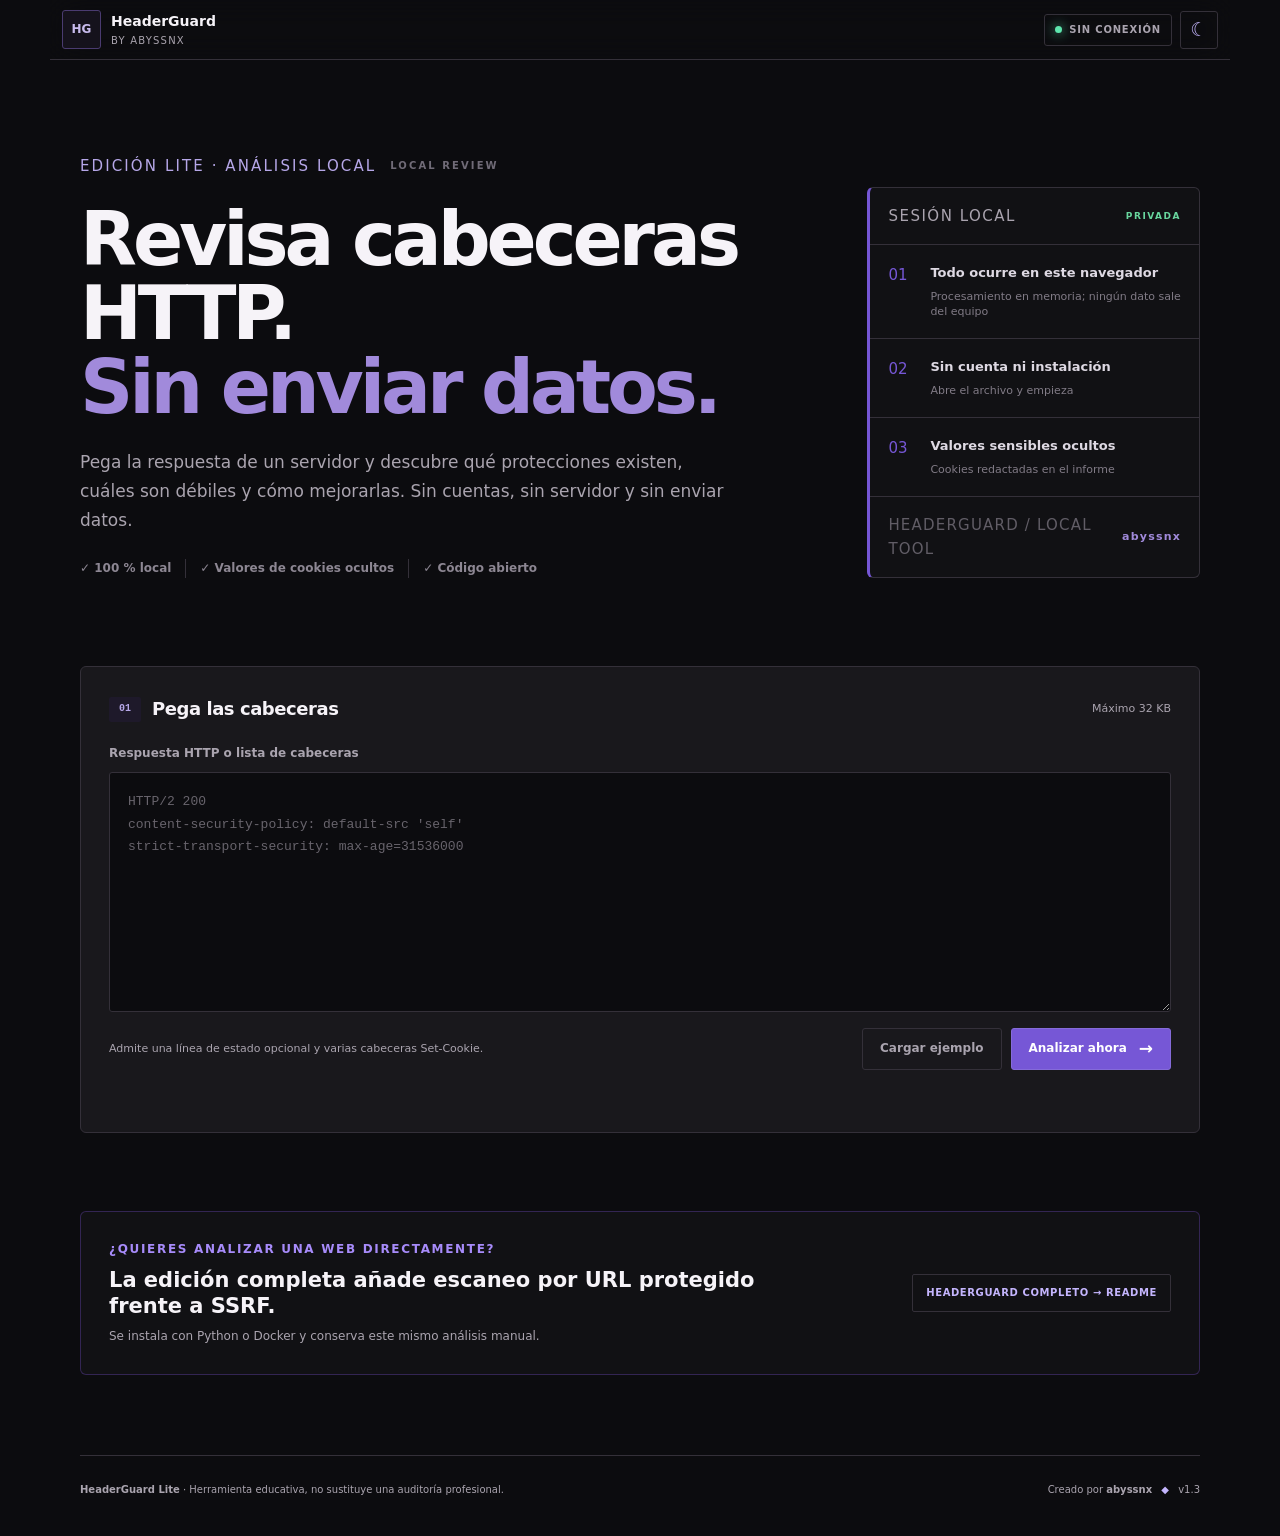
==== commit 1784faf1: "feat: introduce Obsidian Audit visual identity" ====
--- a/HeaderGuard-Lite.html
+++ b/HeaderGuard-Lite.html
@@ -3,7 +3,7 @@
 <head>
   <meta charset="utf-8">
   <meta name="viewport" content="width=device-width, initial-scale=1">
-  <meta http-equiv="Content-Security-Policy" content="default-src 'none'; script-src 'sha256-EuX43ozCxP/wk2cTXm3SJXbnCzcIZEybBdowz7+gw4I='; style-src 'sha256-+rxeZpYjGY+8pjeAoqjRzig0bc0ai0hIvqe0r7wJhdc='; img-src data:; connect-src 'none'; base-uri 'none'; form-action 'none'">
+  <meta http-equiv="Content-Security-Policy" content="default-src 'none'; script-src 'sha256-EuX43ozCxP/wk2cTXm3SJXbnCzcIZEybBdowz7+gw4I='; style-src 'sha256-bkBLNfpp6aBtUyRwMvFiSQ6gzGz9NwhRVM1DjkojMPY='; img-src data:; connect-src 'none'; base-uri 'none'; form-action 'none'">
   <meta name="color-scheme" content="dark light">
   <meta name="description" content="Analiza cabeceras HTTP de seguridad localmente, sin instalar nada ni enviar datos.">
   <title>HeaderGuard Lite · analizador local de cabeceras HTTP</title>
@@ -306,11 +306,53 @@
   .upgrade-label { border-radius: 9px; color: #c4b5fd; }
   footer span { color: #c4b5fd; }
 }
+
+/* HeaderGuard Lite — Obsidian Audit */
+@media screen {
+  :root { color-scheme: dark; --obsidian: #09090b; --audit-purple: #7657d6; --radius-panel: 6px; --bg: var(--obsidian); --panel: #121215; --panel-solid: #121215; --text: #f4f1f7; --muted: #96909e; --line: #2a2730; --cyan: #9b84e7; --blue: var(--audit-purple); --violet: #b6a7e8; --shadow: none; }
+  :root[data-theme="light"] { color-scheme: dark; --bg: #0c0c0f; --panel: #19181c; --panel-solid: #19181c; --text: #f6f3f8; --muted: #aaa4af; --line: #343039; --cyan: #a893ea; --blue: #8469dc; --violet: #c1b4e8; }
+  body { background: var(--bg); }
+  .topbar { margin-top: 0; border: 0; border-bottom: 1px solid var(--line); border-radius: 0; background: transparent; box-shadow: none; }
+  .logo-mark { border: 1px solid #4a3b70; border-radius: 3px; background: #15121c; color: #c8bbed; }
+  .local-pill, .icon-button { border-radius: 3px; background: transparent; }
+  .hero { grid-template-columns: minmax(0,1.55fr) minmax(300px,.75fr); gap: clamp(48px,8vw,100px); padding: 94px 0 76px; align-items: end; }
+  .eyebrow { display: flex; gap: 14px; color: #b6a7e8; font: 600 11px/1 var(--mono); letter-spacing: .14em; }
+  .eyebrow span { width: auto; height: auto; background: none; box-shadow: none; }
+  .eyebrow b { color: #706b77; font-size: 10px; }
+  h1 { max-width: 760px; margin: 24px 0; color: var(--text); font-size: clamp(48px,6vw,74px); font-weight: 620; line-height: 1; letter-spacing: -.055em; }
+  h1 em { color: #a18adb; background: none; font-style: normal; -webkit-text-fill-color: currentColor; }
+  .hero-lead { color: #aaa4af; line-height: 1.7; }
+  .trust-row { gap: 0; }
+  .trust-row span { padding: 0 14px; border-right: 1px solid var(--line); color: #8d8793; }
+  .trust-row span:first-child { padding-left: 0; }
+  .trust-row span:last-child { border-right: 0; }
+  .hero-dossier { border: 1px solid var(--line); border-left: 3px solid var(--audit-purple); border-radius: var(--radius-panel); background: #111114; }
+  .dossier-head, .dossier-signature { display: flex; align-items: center; justify-content: space-between; padding: 16px 18px; }
+  .dossier-head { border-bottom: 1px solid var(--line); color: #aaa4af; font: 600 10px/1 var(--mono); letter-spacing: .1em; text-transform: uppercase; }
+  .dossier-head b { color: #68d69e; font-size: 9px; }
+  .hero-dossier ol { margin: 0; padding: 0; list-style: none; }
+  .hero-dossier li { display: grid; grid-template-columns: 32px 1fr; gap: 10px; padding: 18px; border-bottom: 1px solid var(--line); }
+  .hero-dossier li > span { color: #7657d6; font: 600 10px/1.4 var(--mono); }
+  .hero-dossier strong { display: block; color: #ded9e3; font-size: 13px; font-weight: 600; }
+  .hero-dossier small { display: block; margin-top: 5px; color: #817b86; font-size: 11px; line-height: 1.45; }
+  .dossier-signature { color: #615d66; font: 500 9px/1 var(--mono); letter-spacing: .08em; }
+  .dossier-signature strong { color: #a18adb; font-size: 11px; }
+  .panel { border-radius: var(--radius-panel); background: var(--panel); box-shadow: none; backdrop-filter: none; }
+  .step { border-radius: 2px; background: #1e192a; color: #b6a7e8; }
+  textarea { border-color: var(--line); border-radius: 3px; background: #0c0c0f; }
+  .button { border-radius: 3px; }
+  .button.primary { border-color: #856bd9; background: var(--audit-purple); box-shadow: none; }
+  .button.primary:hover { background: #856bd9; box-shadow: none; }
+  .stat, .priority-item, .header-item, .cookie-item, .history-item, .export-button { border-radius: 4px; }
+  pre, :root[data-theme="light"] pre { border-radius: 3px; background: #09090b; }
+  .upgrade-card { border-radius: var(--radius-panel); background: #111114; }
+  .upgrade-label { border-radius: 2px; }
+  @media (max-width: 900px) { .hero { grid-template-columns: 1fr; gap: 42px; padding: 66px 0 56px; } .hero-dossier { max-width: 560px; } }
+  @media (max-width: 620px) { h1 { font-size: clamp(40px,13vw,56px); } .trust-row span { padding: 0 9px; font-size: 10px; } }
+}
 </style>
 </head>
 <body>
-  <div class="ambient ambient-one" aria-hidden="true"></div>
-  <div class="ambient ambient-two" aria-hidden="true"></div>
   <header class="topbar">
     <a class="logo" href="#main" aria-label="Ir al inicio de HeaderGuard Lite">
       <span class="logo-mark" aria-hidden="true">HG</span>
@@ -324,14 +366,19 @@
   <main id="main">
     <section class="hero" aria-labelledby="hero-title">
       <div class="hero-copy">
-        <p class="eyebrow"><span></span> Edición Lite · análisis local</p>
-        <h1 id="hero-title">Convierte cabeceras HTTP en <em>acciones claras.</em></h1>
+        <p class="eyebrow"><span>Edición Lite · análisis local</span><b>LOCAL REVIEW</b></p>
+        <h1 id="hero-title">Revisa cabeceras HTTP. <em>Sin enviar datos.</em></h1>
         <p class="hero-lead">Pega la respuesta de un servidor y descubre qué protecciones existen, cuáles son débiles y cómo mejorarlas. Sin cuentas, sin servidor y sin enviar datos.</p>
         <div class="trust-row" aria-label="Características de privacidad"><span>✓ 100 % local</span><span>✓ Valores de cookies ocultos</span><span>✓ Código abierto</span></div>
       </div>
-      <aside class="privacy-card">
-        <div class="privacy-icon" aria-hidden="true">⌁</div>
-        <div><strong>Todo ocurre en este navegador</strong><p>El texto pegado permanece en memoria y nunca sale de tu equipo.</p></div>
+      <aside class="hero-dossier" aria-label="Privacidad de la edición Lite">
+        <div class="dossier-head"><span>Sesión local</span><b>PRIVADA</b></div>
+        <ol>
+          <li><span>01</span><div><strong>Todo ocurre en este navegador</strong><small>Procesamiento en memoria; ningún dato sale del equipo</small></div></li>
+          <li><span>02</span><div><strong>Sin cuenta ni instalación</strong><small>Abre el archivo y empieza</small></div></li>
+          <li><span>03</span><div><strong>Valores sensibles ocultos</strong><small>Cookies redactadas en el informe</small></div></li>
+        </ol>
+        <div class="dossier-signature"><span>HEADERGUARD / LOCAL TOOL</span><strong>abyssnx</strong></div>
       </aside>
     </section>
     <section class="workspace" aria-label="Analizador de cabeceras">
